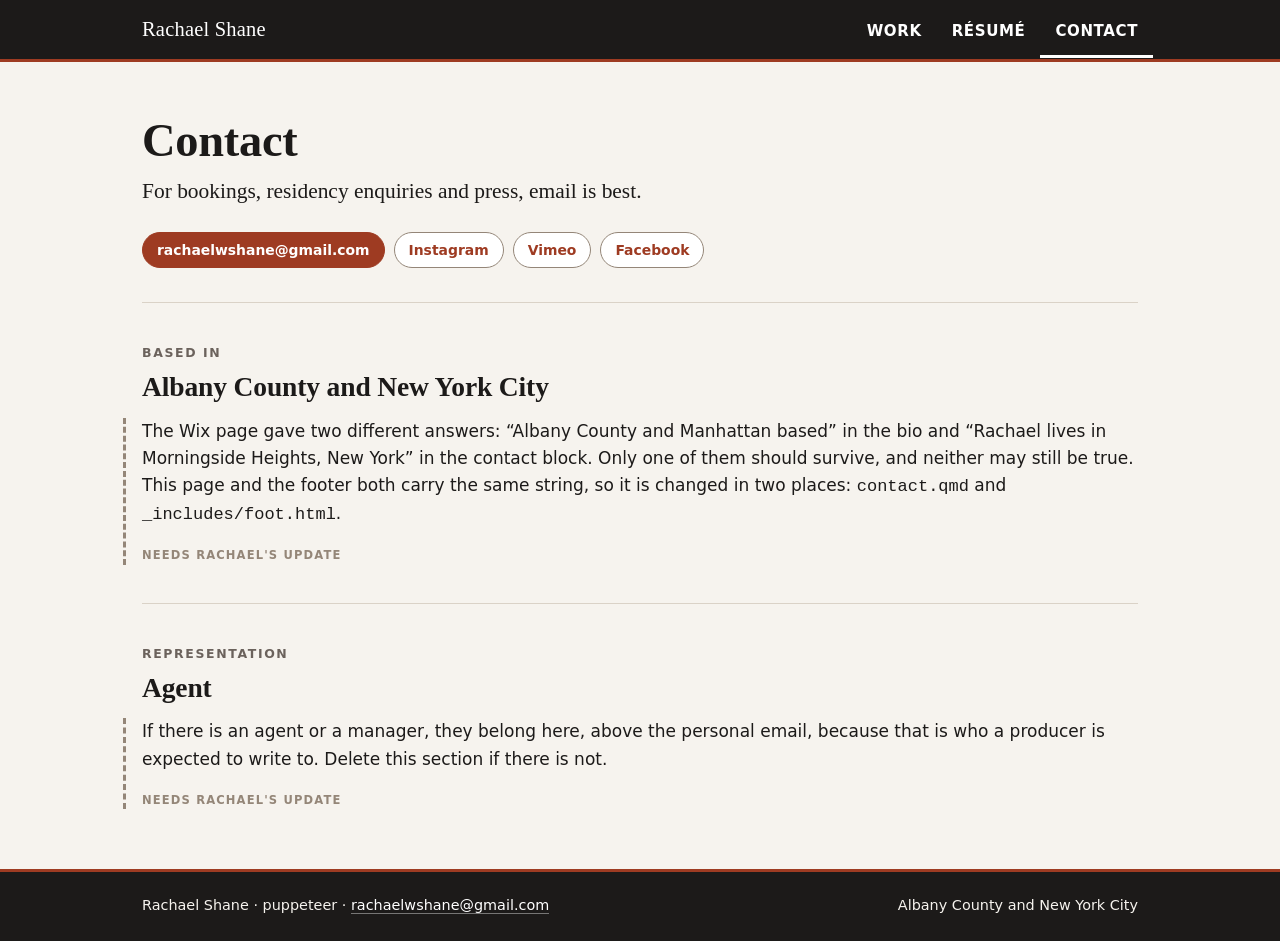
==== contact.html @ faa590aa "Publish 2026-09-14 13:56 UTC (src c4502d7)" ====
<!DOCTYPE html>
<html xmlns="http://www.w3.org/1999/xhtml" lang="en" xml:lang="en"><head>

<meta charset="utf-8">
<meta name="generator" content="quarto-1.10.18">

<meta name="viewport" content="width=device-width, initial-scale=1.0, user-scalable=yes">

<meta name="description" content="Contact Rachael Shane, puppeteer, based in Albany County and New York City.">

<title>Contact | Rachael Shane</title>
<style>
/* Default styles provided by pandoc.
** See https://pandoc.org/MANUAL.html#variables-for-html for config info.
*/
span.smallcaps{font-variant: small-caps;}
div.columns{display: flex; gap: 1.5em;}
div.column{flex: auto;}
@media screen {
div.columns{gap: min(4vw, 1.5em);}
div.column{overflow-x: auto;}
}
div.hanging-indent{margin-left: 1.5em; text-indent: -1.5em;}
ul.task-list{list-style: none;}
ul.task-list li input[type="checkbox"] {
  width: 0.8em;
  margin: 0 0.8em 0.2em -1em; /* quarto-specific, see https://github.com/quarto-dev/quarto-cli/issues/4556 */ 
  vertical-align: middle;
}
.display.math{display: block; text-align: center; margin: 0.5rem auto;}
</style>


<!-- ============================================================
     _includes/head.html
     Wired to `include-in-header` in _quarto.yml, so it reaches all four
     pages. It carries the stylesheet, the icons, and the part of the
     link-preview card that is the same on every page and needs no
     knowledge of where the site is published.

     EVERY PATH HERE IS RELATIVE, which is what makes this project
     indifferent to the repository question. "assets/site.css" resolves
     from a page at https://rachaelshane.github.io/work.html and from the
     same page at https://ssouyris.com/rachaelshane/work.html without a
     character changing.

     THE REST OF THE CARD IS WRITTEN BY og.py, the second post-render
     step. og:title, og:description and og:url differ per page and are
     derived there from the page's own <title> and description, so neither
     is written twice.

     og:image IS ALSO IN og.py AND NOT HERE, which is a deliberate
     departure from the sibling project. A crawler is not a browser
     resolving a relative path: LinkedIn, Slack and X drop a relative
     og:image silently, which is the usual reason a shared link renders as
     a bare grey rectangle. So og:image must be absolute, and an absolute
     URL needs the origin. The origin for THIS site is not settled yet
     (see publish.sh), so it lives in exactly one line of one file rather
     than in two files that can disagree: og.py's SITE constant.

     THE CARD AND THE ICONS ARE BUILT, NOT DRAWN BY HAND:
     `python3 _design/make-card.py` regenerates all three from the
     headshot and the palette. Run it when the photograph or the design
     changes; the outputs are committed.

     NO <meta name="robots"> HERE. This site is meant to be found.
     publish.sh fails the publish if a noindex meta appears on any page.
     ============================================================ -->
<link rel="stylesheet" href="assets/site.css">
<meta name="author" content="Rachael Shane">

<!-- The tab mark. A 48-pixel PNG rather than a .ico: every browser in use
     reads PNG here, and one file at one size is one thing to keep right.
     apple-touch-icon is the home-screen tile on iOS, which ignores
     rel="icon" and falls back to a screenshot of the page without it. -->
<link rel="icon" href="assets/favicon.png" type="image/png">
<link rel="apple-touch-icon" href="assets/apple-touch-icon.png">

<meta property="og:type" content="profile">
<meta property="og:site_name" content="Rachael Shane">
<meta property="og:locale" content="en_US">

<!-- summary_large_image is the full-width card. The default, "summary",
     crops the same file to a small square beside the text and wastes the
     photograph. -->
<meta name="twitter:card" content="summary_large_image">


<!-- og.py: generated, do not edit here -->
<meta property="og:title" content="Contact">
<meta property="og:description" content="Contact Rachael Shane, puppeteer, based in Albany County and New York City.">
<meta property="og:url" content="https://rachaelwshane.com/contact.html">
<meta property="og:image" content="https://rachaelwshane.com/assets/og-card.png">
<meta property="og:image:width" content="1200">
<meta property="og:image:height" content="630">
<meta property="og:image:alt" content="Rachael Shane, puppeteer">
<meta name="twitter:title" content="Contact">
<meta name="twitter:description" content="Contact Rachael Shane, puppeteer, based in Albany County and New York City.">
<meta name="twitter:image" content="https://rachaelwshane.com/assets/og-card.png">
<meta name="twitter:image:alt" content="Rachael Shane, puppeteer">
<!-- /og.py -->
</head>

<body>

<!-- ============================================================
     _includes/nav.html
     Wired to `include-before-body` in _quarto.yml, so every page opens
     with it. It also OPENS the <main> that foot.html closes, which is
     why the two files are a pair: dropping one from _quarto.yml leaves
     the document unbalanced.

     THE CURRENT-PAGE MARKER IS NOT HERE. One file serves four pages, so
     each page sets its own by writing
         <style>#nav-work{box-shadow:inset 0 -3px 0 #fff}</style>
     inside its own body block. CSS in the body is valid and applies, and
     it keeps the whole bar in one file. site.css holds the shape of that
     declaration under `.topbar nav a.is-current`, so the pages restate
     only the id. See the comment there for why the marker is white and
     an inset shadow rather than a coloured border.

     THE BRAND IS THE NAME, not the domain. The sibling project
     (ssouyris.com) puts its address in the bar because an academic's
     site is cited by URL. A performer's is not: the name IS the brand, it
     is what a director remembers, and it is what a casting call asks for.

     THREE NAV ITEMS. Home is the brand, on the left, which is the
     convention every visitor already knows and costs no slot.
     ============================================================ -->
<a class="skip" href="#content">Skip to content</a>
<div class="topbar">
  <div class="inner">
    <a class="brand" id="nav-home" href="index.html">Rachael Shane</a>
    <nav aria-label="Main">
      <a id="nav-work" href="work.html">Work</a>
      <a id="nav-resume" href="resume.html">Résumé</a>
      <a id="nav-contact" href="contact.html">Contact</a>
    </nav>
  </div>
</div>
<main id="content">

<header id="title-block-header">
<h1 class="title">Contact</h1>

</header>


<style>#nav-contact { box-shadow: inset 0 -3px 0 #fff; }</style>

<header class="hero" style="display:block; padding-bottom:0;">
  <h1>Contact</h1>

  <!-- NO CONTACT FORM, deliberately. A form needs a server to receive the
       submission, and this site is static files on GitHub Pages: there is
       nothing behind it to accept a POST. The alternatives are a third-party
       form service, which means an external script on every page and a
       stranger holding the messages, or a mailto link, which opens the
       visitor's own mail client and leaves no copy anywhere but her inbox.
       The mailto is the honest one for a working performer. -->
  <p class="lede" style="max-width:32em;">For bookings, residency enquiries and
  press, email is best.</p>

  <ul class="chips">
    <li><a class="primary" href="mailto:rachaelwshane@gmail.com">rachaelwshane@gmail.com</a></li>
    <li><a href="#" target="_blank" rel="noopener">Instagram</a></li>
    <li><a href="#" target="_blank" rel="noopener">Vimeo</a></li>
    <li><a href="#" target="_blank" rel="noopener">Facebook</a></li>
  </ul>
</header>

<section class="sec" id="based">
  <p class="eyebrow">Based in</p>
  <h2>Albany County and New York City</h2>

  <div class="todo">
    <p>The Wix page gave two different answers: “Albany County and
    Manhattan based” in the bio and “Rachael lives in Morningside
    Heights, New York” in the contact block. Only one of them should
    survive, and neither may still be true. This page and the footer both
    carry the same string, so it is changed in two places:
    <code>contact.qmd</code> and <code>_includes/foot.html</code>.</p>
  </div>
</section>

<section class="sec" id="representation">
  <p class="eyebrow">Representation</p>
  <h2>Agent</h2>

  <div class="todo">
    <p>If there is an agent or a manager, they belong here, above the personal
    email, because that is who a producer is expected to write to. Delete this
    section if there is not.</p>
  </div>
</section>

</main>
<!-- ============================================================
     _includes/foot.html
     Wired to `include-after-body`. It closes the <main> that nav.html
     opened, which is why the two files are a pair: dropping one from
     _quarto.yml leaves the document unbalanced.
     ============================================================ -->
<footer class="sitefoot">
  <div class="inner">
    <div>
      Rachael Shane · puppeteer ·
      <a href="mailto:rachaelwshane@gmail.com">rachaelwshane@gmail.com</a>
    </div>
    <div>Albany County and New York City</div>
  </div>
</footer>

<!-- ============================================================
     THE ONLY SCRIPT THIS SITE WRITES. Two jobs, no dependency, no
     request.

     ONE, IT LABELS THE CURRENT PAGE FOR A SCREEN READER. The marker a
     sighted reader sees is a white underline in the bar, drawn in CSS. A
     screen reader cannot see it, so without a label it reads the four nav
     links with nothing to separate the page you are on from the three you
     are not. `aria-current="page"` is that label and it renders nothing.

     IT FINDS THE LINK BY READING THE MARKER RATHER THAN BY MATCHING THE
     URL. One include serves four pages, so each page draws its own marker
     with a one-line <style> in its body. A URL map here would be a second
     copy of that knowledge and would drift the first time a page marks a
     parent rather than itself. Reading the computed inset shadow cannot
     disagree with what is on screen, because it IS what is on screen.

     TWO, IT PUBLISHES THE STICKY BAR'S MEASURED HEIGHT as --barclear,
     which site.css adds to the scroll-margin of every linked section, so
     a heading jumped to from a section index lands below the bar instead
     of under it.

     WHY MEASURE RATHER THAN HARDCODE. The bar's height is not a function
     of viewport width. Its items wrap against the brand, so the height
     steps between one line and two and back as the width changes, and in
     places it flips every few pixels. A fixed scroll-margin is therefore
     right at some widths and wrong at others by the height of a whole nav
     row, and no set of media queries fixes a value that is not monotonic
     in the thing the query tests.

     ResizeObserver fires on the wrap itself rather than on resize, so it
     catches the case a resize listener misses: a font loading late and
     pushing the nav onto a second line after layout has settled.

     BOTH FAIL SAFE. If the script never runs, the visible marker is
     unaffected (it is CSS), the aria label is simply absent, and the
     --barclear fallback in the CSS (62px, the desktop height) applies, so
     the only cost is a heading landing under the bar at some narrow
     widths. Nothing on the page depends on this file.
     ============================================================ -->
<script>
  (function () {
    var bar = document.querySelector('.topbar');
    if (!bar) return;

    var links = bar.querySelectorAll('a');
    for (var i = 0; i < links.length; i++) {
      if (getComputedStyle(links[i]).boxShadow.indexOf('inset') > -1) {
        links[i].setAttribute('aria-current', 'page');
        break;
      }
    }

    if (!window.ResizeObserver) return;
    var set = function () {
      document.documentElement.style.setProperty(
        '--barclear', Math.round(bar.getBoundingClientRect().height) + 'px');
    };
    new ResizeObserver(set).observe(bar);
    set();
  })();
</script>




</body></html>
---- assets/site.css ----
/* ============================================================
   assets/site.css
   The whole visual system for rachaelshane.github.io. There is no
   Bootstrap and no Quarto theme underneath it (`theme: none` plus
   `minimal: true` in _quarto.yml), so every rule here is the first and
   last word on what it controls.

   THIS FILE IS THE ONLY STYLESHEET THE SITE LOADS, and it plus the
   woff2 faces are the only subresources any page fetches. post-render.py
   fails the render if a page acquires an external one.

   WHY THE PALETTE IS NOT SEBASTIÁN'S. This project shares its machinery
   with ssouyris.com (same Quarto project type, same three include files,
   same post-render.py, same publish pattern) and deliberately shares
   none of its colour. That site is RPI institutional: navy #1D4158 and
   RPI red #D6001C, an employer's colours on an employee's page. A
   puppeteer's portfolio carrying them would read as a university
   department page. What is below is warm and near-monochrome so that the
   photographs, which are the actual content, are the only saturated
   thing on the page.

   EVERY CONTRAST RATIO IN THE COMMENTS IS COMPUTED, not estimated, from
   the sRGB relative-luminance formula in WCAG 2.2.
   ============================================================ */

:root {
  /* ----------------------------------------------------------
     THE PALETTE. Six colours and two of them are greys.

       --ink     #1C1A19  warm near-black. 15.67:1 on paper (AAA).
       --paper   #F6F3EE  warm ivory, not #fff. A photograph on pure
                          white has its own whites clipped visually;
                          against a warm ground the print reads.
       --accent  #9E3B22  burnt sienna. 6.12:1 on paper, so it carries
                          body-size text and not only headings. White on
                          it is 6.77:1, so a filled chip works too.
       --muted   #6B625C  5.38:1 on paper (AA). Captions, dates, credits.
       --line    #948678  3.19:1 on paper. THE BORDER COLOUR FOR ANYTHING
                          CLICKABLE. WCAG 1.4.11 asks 3:1 of a control's
                          visual boundary, and the decorative hairline
                          below does not reach it, which is why there are
                          two greys rather than one.
       --rule    #DAD2C7  1.35:1. Decorative section hairlines only,
                          exempt from 1.4.11. Never a control's border.
       --tint    #EDE8E0  the one filled panel, for pull quotes.
       --glow    #C25A34  THE FOCUS RING, and the one colour chosen for
                          two grounds at once: 3.95:1 on paper and
                          3.97:1 on the ink bar. A single ring colour
                          therefore passes 1.4.11 everywhere it can
                          appear, which a browser-default black ring
                          does not (1.00:1 inside the bar).
     ---------------------------------------------------------- */
  --ink: #1C1A19;
  --paper: #F6F3EE;
  --accent: #9E3B22;
  --muted: #6B625C;
  --line: #948678;
  --rule: #DAD2C7;
  --tint: #EDE8E0;
  --glow: #C25A34;

  --gutter: 52px;

  /* The sticky bar's height, overwritten at runtime by the script in
     _includes/foot.html with the value it measures. 62px is the desktop
     height [measured] and is what applies if that never runs. Declared so the
     fallback lives in one place rather than inside the var() call. */
  --barclear: 62px;

  /* THE ONE NUMBER THAT SETS THE PAGE'S WIDTH. The content column is
     --measure minus two gutters: 1100 - 104 = 996px. Wider than
     ssouyris.com's 940 because this page carries a three-up image grid
     and 996/3 leaves each figure 320px, which is where a 4:3 performance
     still stops losing faces. */
  --measure: 1100px;

  /* The headshot's column in the hero grid. */
  --portrait-w: 340px;
}

/* ------------------------------------------------------------
   FACES. Two families, vendored, no network.

   EB Garamond carries the name, the headings and the opening bio. It is
   an old-style with real italics, which matters here: production titles
   are italicised by theatre convention and this page is full of them.

   Source Sans 3 carries the bar, the captions, the credits and every
   piece of metadata. The split is the hierarchy: serif for what is read,
   sans for what is scanned.

   unicode-range ON EVERY FACE, so the latin-ext file is fetched only by
   a page that actually contains a character in it. Theatre credits
   collect accents (Charleville-Mézières, Théâtre, Muñoz), so the ext
   faces are vendored rather than left to a system fallback, and they
   cost nothing on a page that needs none of them.
   ------------------------------------------------------------ */
@font-face {
  font-family: "EB Garamond"; font-style: normal; font-weight: 400;
  font-display: swap;
  src: url("fonts/eb-garamond-latin-400-normal.woff2") format("woff2");
  unicode-range: U+0000-00FF,U+0131,U+0152-0153,U+02BB-02BC,U+02C6,U+02DA,
    U+02DC,U+0304,U+0308,U+0329,U+2000-206F,U+20AC,U+2122,U+2191,U+2193,
    U+2212,U+2215,U+FEFF,U+FFFD;
}
@font-face {
  font-family: "EB Garamond"; font-style: normal; font-weight: 400;
  font-display: swap;
  src: url("fonts/eb-garamond-latin-ext-400-normal.woff2") format("woff2");
  unicode-range: U+0100-02BA,U+02BD-02C5,U+02C7-02CC,U+02CE-02D7,U+02DD-02FF,
    U+0304,U+0308,U+0329,U+1D00-1DBF,U+1E00-1E9F,U+1EF2-1EFF,U+2020,
    U+20A0-20AB,U+20AD-20C0,U+2113,U+2C60-2C7F,U+A720-A7FF;
}
@font-face {
  font-family: "EB Garamond"; font-style: normal; font-weight: 600;
  font-display: swap;
  src: url("fonts/eb-garamond-latin-600-normal.woff2") format("woff2");
  unicode-range: U+0000-00FF,U+0131,U+0152-0153,U+02BB-02BC,U+02C6,U+02DA,
    U+02DC,U+0304,U+0308,U+0329,U+2000-206F,U+20AC,U+2122,U+2191,U+2193,
    U+2212,U+2215,U+FEFF,U+FFFD;
}
@font-face {
  font-family: "EB Garamond"; font-style: normal; font-weight: 600;
  font-display: swap;
  src: url("fonts/eb-garamond-latin-ext-600-normal.woff2") format("woff2");
  unicode-range: U+0100-02BA,U+02BD-02C5,U+02C7-02CC,U+02CE-02D7,U+02DD-02FF,
    U+0304,U+0308,U+0329,U+1D00-1DBF,U+1E00-1E9F,U+1EF2-1EFF,U+2020,
    U+20A0-20AB,U+20AD-20C0,U+2113,U+2C60-2C7F,U+A720-A7FF;
}
@font-face {
  font-family: "EB Garamond"; font-style: italic; font-weight: 400;
  font-display: swap;
  src: url("fonts/eb-garamond-latin-400-italic.woff2") format("woff2");
  unicode-range: U+0000-00FF,U+0131,U+0152-0153,U+02BB-02BC,U+02C6,U+02DA,
    U+02DC,U+0304,U+0308,U+0329,U+2000-206F,U+20AC,U+2122,U+2191,U+2193,
    U+2212,U+2215,U+FEFF,U+FFFD;
}
@font-face {
  font-family: "EB Garamond"; font-style: italic; font-weight: 400;
  font-display: swap;
  src: url("fonts/eb-garamond-latin-ext-400-italic.woff2") format("woff2");
  unicode-range: U+0100-02BA,U+02BD-02C5,U+02C7-02CC,U+02CE-02D7,U+02DD-02FF,
    U+0304,U+0308,U+0329,U+1D00-1DBF,U+1E00-1E9F,U+1EF2-1EFF,U+2020,
    U+20A0-20AB,U+20AD-20C0,U+2113,U+2C60-2C7F,U+A720-A7FF;
}
@font-face {
  font-family: "Source Sans 3"; font-style: normal; font-weight: 400;
  font-display: swap;
  src: url("fonts/source-sans-3-latin-400-normal.woff2") format("woff2");
  unicode-range: U+0000-00FF,U+0131,U+0152-0153,U+02BB-02BC,U+02C6,U+02DA,
    U+02DC,U+0304,U+0308,U+0329,U+2000-206F,U+20AC,U+2122,U+2191,U+2193,
    U+2212,U+2215,U+FEFF,U+FFFD;
}
@font-face {
  font-family: "Source Sans 3"; font-style: normal; font-weight: 400;
  font-display: swap;
  src: url("fonts/source-sans-3-latin-ext-400-normal.woff2") format("woff2");
  unicode-range: U+0100-02BA,U+02BD-02C5,U+02C7-02CC,U+02CE-02D7,U+02DD-02FF,
    U+0304,U+0308,U+0329,U+1D00-1DBF,U+1E00-1E9F,U+1EF2-1EFF,U+2020,
    U+20A0-20AB,U+20AD-20C0,U+2113,U+2C60-2C7F,U+A720-A7FF;
}
@font-face {
  font-family: "Source Sans 3"; font-style: normal; font-weight: 600;
  font-display: swap;
  src: url("fonts/source-sans-3-latin-600-normal.woff2") format("woff2");
  unicode-range: U+0000-00FF,U+0131,U+0152-0153,U+02BB-02BC,U+02C6,U+02DA,
    U+02DC,U+0304,U+0308,U+0329,U+2000-206F,U+20AC,U+2122,U+2191,U+2193,
    U+2212,U+2215,U+FEFF,U+FFFD;
}
@font-face {
  font-family: "Source Sans 3"; font-style: normal; font-weight: 600;
  font-display: swap;
  src: url("fonts/source-sans-3-latin-ext-600-normal.woff2") format("woff2");
  unicode-range: U+0100-02BA,U+02BD-02C5,U+02C7-02CC,U+02CE-02D7,U+02DD-02FF,
    U+0304,U+0308,U+0329,U+1D00-1DBF,U+1E00-1E9F,U+1EF2-1EFF,U+2020,
    U+20A0-20AB,U+20AD-20C0,U+2113,U+2C60-2C7F,U+A720-A7FF;
}
@font-face {
  font-family: "Source Sans 3"; font-style: italic; font-weight: 400;
  font-display: swap;
  src: url("fonts/source-sans-3-latin-400-italic.woff2") format("woff2");
  unicode-range: U+0000-00FF,U+0131,U+0152-0153,U+02BB-02BC,U+02C6,U+02DA,
    U+02DC,U+0304,U+0308,U+0329,U+2000-206F,U+20AC,U+2122,U+2191,U+2193,
    U+2212,U+2215,U+FEFF,U+FFFD;
}
@font-face {
  font-family: "Source Sans 3"; font-style: italic; font-weight: 400;
  font-display: swap;
  src: url("fonts/source-sans-3-latin-ext-400-italic.woff2") format("woff2");
  unicode-range: U+0100-02BA,U+02BD-02C5,U+02C7-02CC,U+02CE-02D7,U+02DD-02FF,
    U+0304,U+0308,U+0329,U+1D00-1DBF,U+1E00-1E9F,U+1EF2-1EFF,U+2020,
    U+20A0-20AB,U+20AD-20C0,U+2113,U+2C60-2C7F,U+A720-A7FF;
}

/* ------------------------------------------------------------
   Reset and ground
   ------------------------------------------------------------ */
*, *::before, *::after { box-sizing: border-box; }

html { -webkit-text-size-adjust: 100%; }

body {
  margin: 0;
  background: var(--paper);
  color: var(--ink);
  font-family: "Source Sans 3", system-ui, -apple-system, "Segoe UI", sans-serif;
  font-size: 17px;
  line-height: 1.6;
  /* Kerning and standard ligatures, which EB Garamond has and which are
     off by default in some engines at display sizes. */
  font-kerning: normal;
  text-rendering: optimizeLegibility;
}

img { max-width: 100%; height: auto; display: block; }

/* THE FOCUS RING, set once and never removed.
   :focus-visible rather than :focus, so a mouse click does not leave a
   ring behind but a Tab key does. --glow is 3.95:1 on paper and 3.97:1
   on the ink bar, so the same ring satisfies WCAG 1.4.11 in both places
   [computed]. The offset keeps it off the glyphs. */
:focus-visible {
  outline: 3px solid var(--glow);
  outline-offset: 2px;
  border-radius: 2px;
}

/* The skip link: off-screen until focused, then the first thing in the
   bar. WCAG 2.4.1. Not display:none, which would take it out of the tab
   order and defeat the purpose. */
.skip {
  position: absolute; left: -9999px; top: 0; z-index: 100;
  background: var(--ink); color: #fff;
  padding: 12px 18px; font-weight: 600; text-decoration: none;
}
.skip:focus { left: 0; }

.inner {
  max-width: var(--measure);
  margin: 0 auto;
  padding: 0 var(--gutter);
}

/* ------------------------------------------------------------
   LINKS. No underline at rest, EXCEPT inside running prose.

   WCAG 1.4.1 (Use of Color, Level A) is the reason for the exception
   rather than a preference. Colour alone may not be the only way a link
   is identified, and inside a paragraph a reader has no other cue: the
   word sits in a line of other words. In a chip row, a nav bar or a
   credit list the link IS the element, its shape and position say so,
   and an underline there is noise.

   The underline is the accent at 34% so it reads as a hint rather than a
   rule, and thickens to full strength on hover.
   ------------------------------------------------------------ */
a { color: var(--accent); text-decoration: none; }

main p a, main .lede a, .credit dd a, .about a {
  text-decoration: underline;
  text-decoration-thickness: 1px;
  text-decoration-color: rgba(158, 59, 34, .34);
  text-underline-offset: 3px;
}
main p a:hover, main .lede a:hover, .credit dd a:hover, .about a:hover {
  text-decoration-color: var(--accent);
  text-decoration-thickness: 2px;
}

/* ------------------------------------------------------------
   THE STICKY BAR
   ------------------------------------------------------------ */
.topbar {
  position: sticky; top: 0; z-index: 50;
  background: var(--ink);
  /* The hairline is the accent, thin. On ink it is 2.56:1 [computed],
     under the 3:1 a functional indicator needs, which is exactly why it
     is decoration here and the current-page marker below is white. */
  border-bottom: 3px solid var(--accent);
}
.topbar .inner {
  display: flex; align-items: baseline;
  justify-content: space-between; flex-wrap: wrap;
  gap: 4px 24px;
}

.brand {
  color: #fff; text-decoration: none;
  font-family: "EB Garamond", Georgia, serif;
  font-size: 1.28rem; font-weight: 400;
  letter-spacing: .01em;
  padding: 13px 0;
}
.brand:hover { color: var(--paper); }

/* The nav's own negative margin plus symmetric padding on the items.
   WHY NOT `:last-child { padding-right: 0 }`, which is the obvious way
   to flush the last item to the gutter: it makes that item's padding box
   asymmetric, and the current-page marker below is drawn on the padding
   box, so the marker under the last item sits off-centre by the amount
   removed. Pulling the whole nav right by the padding instead keeps
   every item symmetric and still lands the last one on the gutter. */
.topbar nav { display: flex; flex-wrap: wrap; margin-right: -15px; }

.topbar nav a {
  color: #fff; text-decoration: none;
  font-size: .94rem; font-weight: 600;
  letter-spacing: .04em; text-transform: uppercase;
  padding: 15px;
}
.topbar nav a:hover { color: var(--paper); box-shadow: inset 0 -2px 0 var(--accent); }

/* THE CURRENT-PAGE MARKER, and it is WHITE for a measured reason.
   The obvious choice is the accent, to echo the rule under the bar. On
   the ink bar the accent is 2.56:1 [computed], below the 3:1 WCAG 1.4.11
   asks of a state indicator, and it would sit two pixels above a 3px
   accent rule of its own colour and vanish into it. White is 17.34:1.

   MATCHED BY THE ONE-LINE <style> EACH PAGE WRITES IN ITS OWN BODY, by
   id: `#nav-work{box-shadow:inset 0 -3px 0 #fff}`. One include serves
   four pages, so the page has to say which item is its own; this rule
   holds the shape so the pages only restate the id.

   An inset shadow rather than a border: a border would paint OUTSIDE the
   link's box and therefore on top of the bar's own accent rule, which is
   where the same marker on ssouyris.com was invisible for weeks.

   DELIBERATELY NOT `[aria-current="page"]`. The script in foot.html sets
   that attribute by reading this declaration back off the computed
   style; if the attribute also drew the shadow, the script would be
   reading its own output. */
.topbar nav a.is-current {
  box-shadow: inset 0 -3px 0 #fff;
}

/* ------------------------------------------------------------
   PAGE FURNITURE
   ------------------------------------------------------------ */
/* THE CONTENT COLUMN, set on <main> itself rather than on a wrapper each
   page has to remember to write. The sibling project puts it on a `.band`
   div inside every page, which works and which every new page can forget;
   there is nothing on this site that wants to escape the column, so the
   column lives on the element that holds all of it. The bar and the
   footer reach the same width through their own .inner, because those two
   need a full-bleed background behind a contained row. */
main {
  display: block;
  max-width: var(--measure);
  margin: 0 auto;
  padding: 0 var(--gutter);
}

/* QUARTO BUILDS ITS OWN <header id="title-block-header"> from the YAML
   `title:` and puts it at the top of the body, which on this site means a
   SECOND copy of the page's heading sitting above the hero. The title
   stays in the YAML because it is what fills <title>, the browser tab and
   og:title; what is hidden is only Quarto's rendering of it.

   `!important` because Quarto's own stylesheet is not loaded here to be
   overridden, but the element carries inline display handling in some
   versions and this has to win regardless. */
header#title-block-header { display: none !important; }

h1, h2, h3 {
  font-family: "EB Garamond", Georgia, serif;
  font-weight: 600; line-height: 1.15;
  margin: 0 0 .4em;
  letter-spacing: -.005em;
}
h1 { font-size: 2.9rem; }
h2 { font-size: 1.72rem; }
h3 { font-size: 1.22rem; font-weight: 600; }

p { margin: 0 0 1.05em; }

/* Sections, and the scroll-margin that makes an in-page jump land
   BELOW the sticky bar rather than under it. --barclear is measured at
   runtime; see _includes/foot.html for why a fixed value cannot work. */
section.sec {
  padding: 40px 0 4px;
  border-top: 1px solid var(--rule);
  margin-top: 34px;
}
section.sec[id] { scroll-margin-top: calc(var(--barclear, 62px) + 18px); }
section.sec > h2 { margin-bottom: .55em; }

/* The small-caps eyebrow above a section, in the sans. */
.eyebrow {
  font-size: .78rem; font-weight: 600;
  letter-spacing: .13em; text-transform: uppercase;
  color: var(--muted);
  margin: 0 0 8px;
}

/* ------------------------------------------------------------
   THE HERO. Three grid children in two rows: the name and role sit
   beside the headshot, the bio runs under the name in the same column.
   The photograph therefore aligns with the top of the type rather than
   floating, and the bio's measure is the text column's, not the page's.
   ------------------------------------------------------------ */
.hero {
  display: grid;
  grid-template-columns: 1fr var(--portrait-w);
  grid-template-rows: auto auto;
  column-gap: 44px;
  padding: 52px 0 8px;
}
.hero .name { grid-column: 1; grid-row: 1; }
.hero .shot { grid-column: 2; grid-row: 1 / span 2; }
.hero .about { grid-column: 1; grid-row: 2; }

.hero h1 { margin: 0 0 .18em; }

.hero .role {
  font-family: "Source Sans 3", sans-serif;
  font-size: .95rem; font-weight: 600;
  letter-spacing: .12em; text-transform: uppercase;
  color: var(--accent);
  margin: 0 0 1.1em;
}

/* The opening paragraph is set in the serif and larger than body copy.
   It is the one piece of prose a visitor is certain to read. */
.hero .lede {
  font-family: "EB Garamond", Georgia, serif;
  font-size: 1.34rem; line-height: 1.5;
  margin: 0 0 1em;
}

/* THE WHOLE BIO IS SERIF, not only the opening line. Setting the lede in
   EB Garamond and the paragraphs under it in Source Sans 3 is a standard
   editorial device, and it is wrong here: a stand-first is a separate
   sentence written to pull a reader in, while this is one continuous
   biography whose first line happens to be short. Splitting the family
   mid-thought reads as a mistake rather than as hierarchy. The size does
   the hierarchy instead. */
.hero .about p {
  max-width: 34em;
  font-family: "EB Garamond", Georgia, serif;
  font-size: 1.12rem;
  line-height: 1.52;
}
.hero .about p:last-child { margin-bottom: 0; }

.shot img {
  width: 100%;
  /* A 2:3 crop, which is what a headshot is. The frame is fixed so the
     hero's height does not jump when the photograph is replaced with one
     of different proportions, and object-fit crops rather than
     distorting. */
  aspect-ratio: 2 / 3;
  object-fit: cover;
  background: var(--tint);
}
.shot figcaption {
  font-size: .78rem; color: var(--muted);
  margin: 7px 0 0;
}
.shot { margin: 0; }

/* ------------------------------------------------------------
   CHIPS: the row of outbound links.
   The border is --line at 3.19:1 on paper [computed], not the decorative
   --rule at 1.35:1. WCAG 1.4.11 asks 3:1 of the visual boundary of a
   control, and a chip is a control.
   ------------------------------------------------------------ */
.chips { display: flex; flex-wrap: wrap; gap: 9px; margin: 24px 0 0; padding: 0; list-style: none; }
.chips a {
  display: inline-block;
  border: 1px solid var(--line);
  background: #fff; color: var(--accent);
  padding: 6px 14px; border-radius: 999px;
  font-size: .87rem; font-weight: 600; text-decoration: none;
  transition: background .12s ease, color .12s ease, border-color .12s ease;
}
.chips a:hover {
  background: var(--accent); border-color: var(--accent); color: #fff;
}
/* The first chip is filled from the start: it is the one thing a casting
   director came for. White on the accent is 6.77:1 [computed]. */
.chips a.primary {
  background: var(--accent); border-color: var(--accent); color: #fff;
}
.chips a.primary:hover { background: var(--ink); border-color: var(--ink); }

/* ------------------------------------------------------------
   THE CREDIT LIST, which is the real content of a performer's site.

   A <dl> rather than a table or a list of paragraphs, because that is
   what it is: a term (the production, italic by theatre convention) and
   its description (the company, the director, the year). The left gutter
   holds the year so a reader scanning for recent work reads down one
   column.
   ------------------------------------------------------------ */
.credits { margin: 0; }
.credit {
  display: grid;
  grid-template-columns: 5.5em 1fr;
  gap: 4px 22px;
  padding: 14px 0;
  border-bottom: 1px solid var(--rule);
}
.credit:first-of-type { border-top: 1px solid var(--rule); }

.credit dt {
  grid-column: 1;
  font-size: .88rem; font-weight: 600;
  color: var(--muted);
  font-variant-numeric: tabular-nums;
  padding-top: .22em;
}
.credit dd { grid-column: 2; margin: 0; }

.credit .work {
  font-family: "EB Garamond", Georgia, serif;
  font-style: italic; font-size: 1.16rem; font-weight: 600;
  color: var(--ink);
  display: block; margin: 0 0 1px;
}
.credit .who { font-size: .92rem; color: var(--muted); }

/* ------------------------------------------------------------
   THE GALLERY. auto-fill rather than a fixed column count, so the grid
   reflows on its own and there is no media query for it: each figure
   gets at least 280px and the row holds as many as fit. On the 996px
   content column that is three; at 700px, two; on a phone, one.
   ------------------------------------------------------------ */
.gallery {
  display: grid;
  grid-template-columns: repeat(auto-fill, minmax(280px, 1fr));
  gap: 30px 26px;
  margin: 26px 0 0;
  padding: 0;
  list-style: none;
}
.gallery figure { margin: 0; }
.gallery img {
  width: 100%;
  aspect-ratio: 4 / 3;
  object-fit: cover;
  background: var(--tint);
}
.gallery figcaption {
  margin: 9px 0 0;
  font-size: .89rem;
  line-height: 1.45;
}
.gallery figcaption .work {
  font-family: "EB Garamond", Georgia, serif;
  font-style: italic; font-size: 1.04rem; font-weight: 600;
  display: block;
}
.gallery figcaption .who { color: var(--muted); font-size: .85rem; }

/* A figure the reader should look at on its own, spanning the grid. */
.gallery .wide { grid-column: 1 / -1; }
.gallery .wide img { aspect-ratio: 16 / 9; }

/* ------------------------------------------------------------
   THE PULL PANEL: one filled block per page at most, for a quotation or
   the single thing the page exists to say. Ink on tint is 14.22:1
   [computed].
   ------------------------------------------------------------ */
.panel {
  background: var(--tint);
  border-left: 3px solid var(--accent);
  padding: 22px 26px;
  margin: 26px 0;
  border-radius: 0 4px 4px 0;
}
.panel p { margin: 0 0 .6em; }
.panel p:last-child { margin-bottom: 0; }
.panel .lede {
  font-family: "EB Garamond", Georgia, serif;
  font-size: 1.22rem; line-height: 1.5;
}

/* ------------------------------------------------------------
   THE SECTION INDEX, on pages long enough to need one.
   ------------------------------------------------------------ */
.jumps {
  display: flex; align-items: baseline; flex-wrap: wrap;
  gap: 8px 15px;
  margin: 28px 0 0; padding-top: 14px;
  border-top: 1px solid var(--rule);
}
.jumps .eyebrow { margin: 0; }
.jumps a { font-size: .92rem; font-weight: 600; }
.jumps a:hover { text-decoration: underline; text-underline-offset: 3px; }

/* ------------------------------------------------------------
   A PLACEHOLDER MARKER. Every block on the site that carries content
   lifted from the 2018 Wix page rather than something Rachael has
   confirmed is wrapped in this, so nothing stale can be published by
   accident. Deleting the class is the last step before the site goes
   live; publish.sh counts what is left and says so.
   ------------------------------------------------------------ */
.todo {
  position: relative;
  border-left: 3px dashed var(--line);
  padding-left: 16px;
  margin-left: -19px;
}
.todo::after {
  content: "needs Rachael's update";
  display: block;
  font-size: .72rem; font-weight: 600;
  letter-spacing: .1em; text-transform: uppercase;
  color: var(--line);
  margin-top: 6px;

  /* THE MARKED ELEMENT IS SOMETIMES A GRID OR FLEX CONTAINER, and a
     ::after on one of those is not an overlay: it is another ITEM. On
     <ul class="gallery todo"> holding a single photograph the label
     landed in the second column, beside the image, rather than under the
     row [measured]. These two lines make it take a full row in either
     formatting context; they are inert everywhere else. */
  grid-column: 1 / -1;
  flex-basis: 100%;
}
@media print { .todo { border-left: none; padding-left: 0; margin-left: 0; }
               .todo::after { display: none; } }

/* ------------------------------------------------------------
   FOOTER
   ------------------------------------------------------------ */
.sitefoot {
  margin-top: 56px;
  border-top: 3px solid var(--accent);
  background: var(--ink);
  color: var(--paper);
  font-size: .9rem;
}
.sitefoot .inner {
  display: flex; flex-wrap: wrap; justify-content: space-between;
  gap: 8px 26px;
  padding-top: 22px; padding-bottom: 26px;
}
.sitefoot a { color: #fff; text-decoration: none; border-bottom: 1px solid rgba(255,255,255,.4); }
.sitefoot a:hover { border-bottom-color: #fff; }

/* ------------------------------------------------------------
   Narrow. One breakpoint at 900px for the hero and the gutters; the
   gallery needs none, because auto-fill reflows on its own.
   ------------------------------------------------------------ */
@media (max-width: 900px) {
  :root { --gutter: 24px; --portrait-w: 240px; }
  h1 { font-size: 2.35rem; }
  .hero { column-gap: 28px; padding-top: 36px; }
}

@media (max-width: 620px) {
  /* The headshot stops being a column and becomes the first row, at a
     width a phone can show a face at. */
  .hero { grid-template-columns: 1fr; row-gap: 20px; }
  .hero .name  { grid-row: 2; }
  .hero .shot  { grid-column: 1; grid-row: 1; max-width: 210px; }
  .hero .about { grid-row: 3; }

  h1 { font-size: 2.05rem; }
  .hero .lede { font-size: 1.18rem; }

  /* The bar's items get the full gutter as tap target, and the negative
     margins put their padding boxes back on the page's edges. The
     `:last-child` selector is NOT used here: it would outspecify this
     rule and reintroduce the off-centre marker documented above. */
  .topbar nav { margin-left: -14px; margin-right: -14px; }
  .topbar nav a { padding: 11px 14px; }

  /* The credit stacks: year over title. BOTH CHILDREN MUST BE PUT BACK
     IN COLUMN 1. `.credit dd { grid-column: 2 }` from the desktop rule
     still applies here, and against a single-column grid that is not
     ignored: it creates an IMPLICIT second column and the title lands in
     it, hard against the right edge, while column one sits empty
     [measured at 390px]. Resetting the placement is what actually stacks
     them. */
  .credit { grid-template-columns: 1fr; gap: 2px; }
  .credit dt, .credit dd { grid-column: 1; }
  .credit dt { padding-top: 0; }
}

@media print {
  .topbar, .sitefoot, .skip, .jumps { display: none; }
  body { background: #fff; font-size: 11pt; }
  a { color: var(--ink); text-decoration: none; }
  .gallery { grid-template-columns: 1fr 1fr; }
}
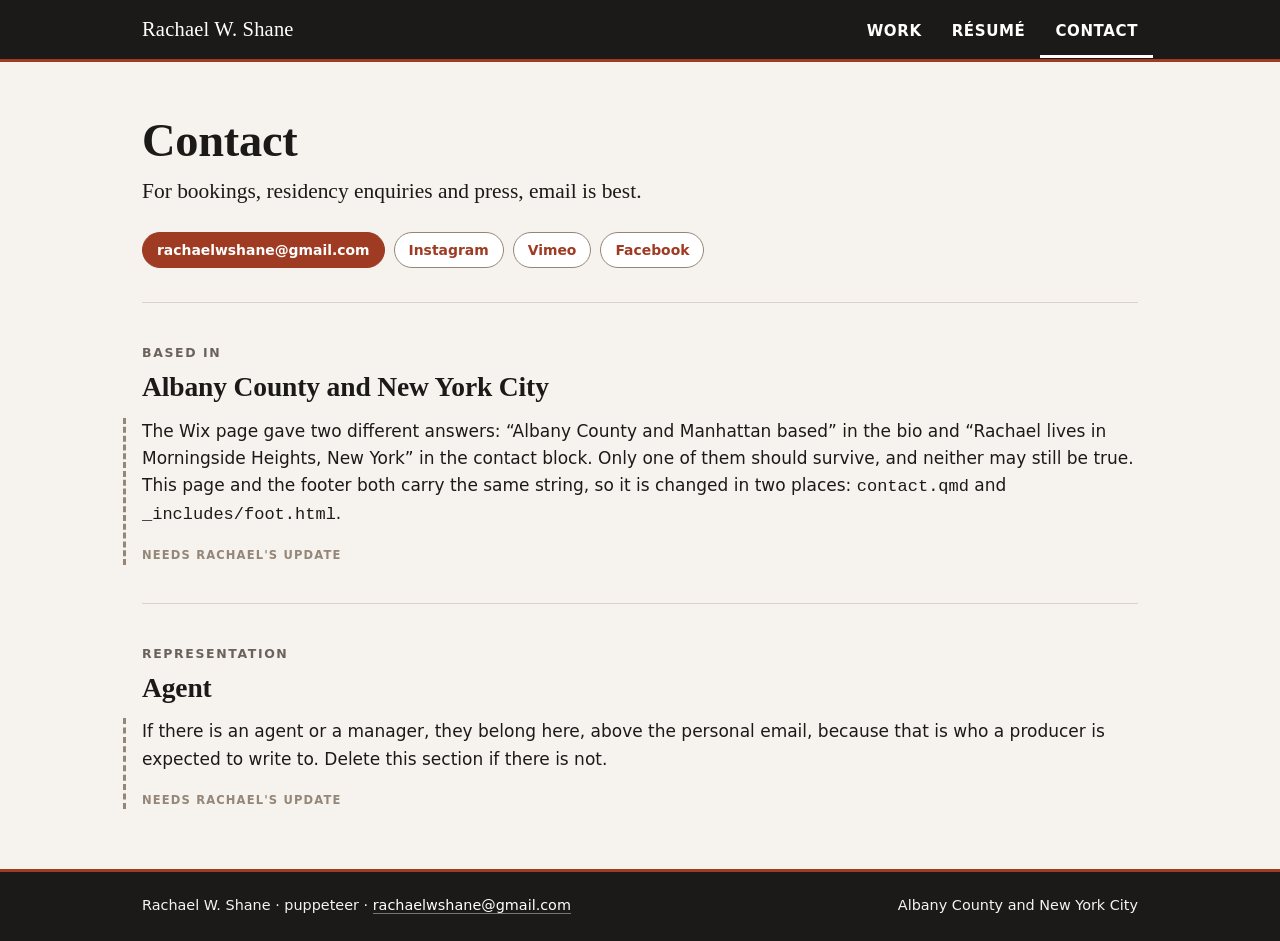
==== commit 50713cf3: "Publish 2026-09-14 14:25 UTC (src 8dec038)" ====
--- a/contact.html
+++ b/contact.html
@@ -6,9 +6,9 @@
 
 <meta name="viewport" content="width=device-width, initial-scale=1.0, user-scalable=yes">
 
-<meta name="description" content="Contact Rachael Shane, puppeteer, based in Albany County and New York City.">
-
-<title>Contact | Rachael Shane</title>
+<meta name="description" content="Contact Rachael W. Shane, puppeteer, based in Albany County and New York City.">
+
+<title>Contact | Rachael W. Shane</title>
 <style>
 /* Default styles provided by pandoc.
 ** See https://pandoc.org/MANUAL.html#variables-for-html for config info.
@@ -67,7 +67,7 @@
      publish.sh fails the publish if a noindex meta appears on any page.
      ============================================================ -->
 <link rel="stylesheet" href="assets/site.css">
-<meta name="author" content="Rachael Shane">
+<meta name="author" content="Rachael W. Shane">
 
 <!-- The tab mark. A 48-pixel PNG rather than a .ico: every browser in use
      reads PNG here, and one file at one size is one thing to keep right.
@@ -77,7 +77,7 @@
 <link rel="apple-touch-icon" href="assets/apple-touch-icon.png">
 
 <meta property="og:type" content="profile">
-<meta property="og:site_name" content="Rachael Shane">
+<meta property="og:site_name" content="Rachael W. Shane">
 <meta property="og:locale" content="en_US">
 
 <!-- summary_large_image is the full-width card. The default, "summary",
@@ -88,16 +88,16 @@
 
 <!-- og.py: generated, do not edit here -->
 <meta property="og:title" content="Contact">
-<meta property="og:description" content="Contact Rachael Shane, puppeteer, based in Albany County and New York City.">
+<meta property="og:description" content="Contact Rachael W. Shane, puppeteer, based in Albany County and New York City.">
 <meta property="og:url" content="https://rachaelwshane.com/contact.html">
 <meta property="og:image" content="https://rachaelwshane.com/assets/og-card.png">
 <meta property="og:image:width" content="1200">
 <meta property="og:image:height" content="630">
-<meta property="og:image:alt" content="Rachael Shane, puppeteer">
+<meta property="og:image:alt" content="Rachael W. Shane, puppeteer">
 <meta name="twitter:title" content="Contact">
-<meta name="twitter:description" content="Contact Rachael Shane, puppeteer, based in Albany County and New York City.">
+<meta name="twitter:description" content="Contact Rachael W. Shane, puppeteer, based in Albany County and New York City.">
 <meta name="twitter:image" content="https://rachaelwshane.com/assets/og-card.png">
-<meta name="twitter:image:alt" content="Rachael Shane, puppeteer">
+<meta name="twitter:image:alt" content="Rachael W. Shane, puppeteer">
 <!-- /og.py -->
 </head>
 
@@ -130,7 +130,7 @@
 <a class="skip" href="#content">Skip to content</a>
 <div class="topbar">
   <div class="inner">
-    <a class="brand" id="nav-home" href="index.html">Rachael Shane</a>
+    <a class="brand" id="nav-home" href="index.html">Rachael W. Shane</a>
     <nav aria-label="Main">
       <a id="nav-work" href="work.html">Work</a>
       <a id="nav-resume" href="resume.html">Résumé</a>
@@ -204,7 +204,7 @@
 <footer class="sitefoot">
   <div class="inner">
     <div>
-      Rachael Shane · puppeteer ·
+      Rachael W. Shane · puppeteer ·
       <a href="mailto:rachaelwshane@gmail.com">rachaelwshane@gmail.com</a>
     </div>
     <div>Albany County and New York City</div>
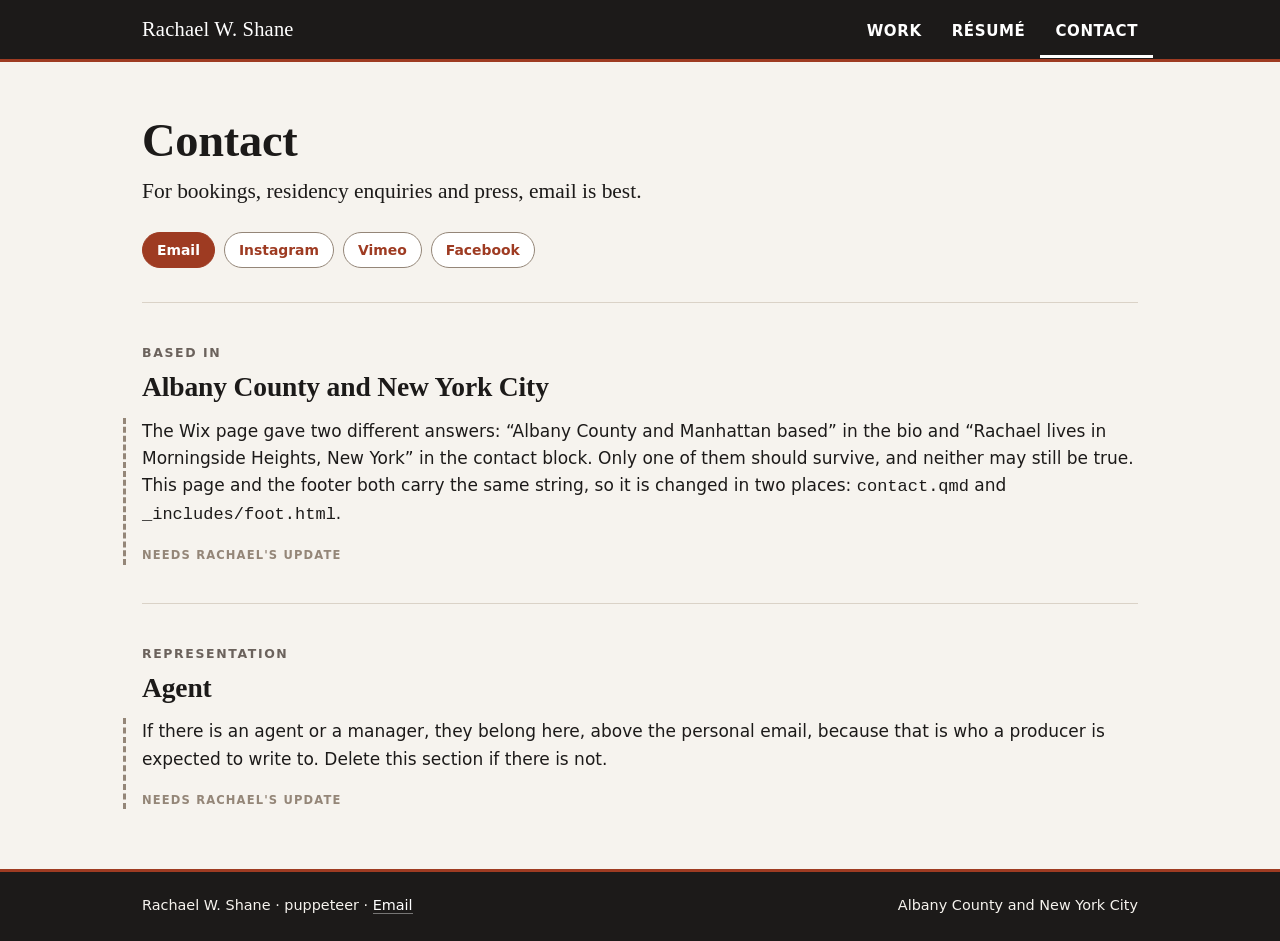
==== commit 950c8442: "Publish 2026-09-14 14:58 UTC (src 8775cb0)" ====
--- a/contact.html
+++ b/contact.html
@@ -157,12 +157,18 @@
        form service, which means an external script on every page and a
        stranger holding the messages, or a mailto link, which opens the
        visitor's own mail client and leaves no copy anywhere but her inbox.
-       The mailto is the honest one for a working performer. -->
+       The mailto suits a working performer.
+
+       THE ADDRESS IS NOT IN THIS FILE, or in any other page. Every Email
+       link on the site carries data-mail and points at this page as a
+       fallback; the script in foot.html builds the address on click and
+       opens the mail client, so a harvester reading the HTML finds nothing
+       to collect. -->
   <p class="lede" style="max-width:32em;">For bookings, residency enquiries and
   press, email is best.</p>
 
   <ul class="chips">
-    <li><a class="primary" href="mailto:rachaelwshane@gmail.com">rachaelwshane@gmail.com</a></li>
+    <li><a class="primary" href="contact.html" data-mail="">Email</a></li>
     <li><a href="#" target="_blank" rel="noopener">Instagram</a></li>
     <li><a href="#" target="_blank" rel="noopener">Vimeo</a></li>
     <li><a href="#" target="_blank" rel="noopener">Facebook</a></li>
@@ -205,14 +211,14 @@
   <div class="inner">
     <div>
       Rachael W. Shane · puppeteer ·
-      <a href="mailto:rachaelwshane@gmail.com">rachaelwshane@gmail.com</a>
+      <a href="contact.html" data-mail="">Email</a>
     </div>
     <div>Albany County and New York City</div>
   </div>
 </footer>
 
 <!-- ============================================================
-     THE ONLY SCRIPT THIS SITE WRITES. Two jobs, no dependency, no
+     THE ONLY SCRIPT THIS SITE WRITES. Three jobs, no dependency, no
      request.
 
      ONE, IT LABELS THE CURRENT PAGE FOR A SCREEN READER. The marker a
@@ -245,11 +251,26 @@
      catches the case a resize listener misses: a font loading late and
      pushing the nav onto a second line after layout has settled.
 
-     BOTH FAIL SAFE. If the script never runs, the visible marker is
-     unaffected (it is CSS), the aria label is simply absent, and the
+     THE FIRST TWO FAIL SAFE. If the script never runs, the visible marker
+     is unaffected (it is CSS), the aria label is simply absent, and the
      --barclear fallback in the CSS (62px, the desktop height) applies, so
      the only cost is a heading landing under the bar at some narrow
-     widths. Nothing on the page depends on this file.
+     widths.
+
+     THREE, IT HOLDS THE EMAIL ADDRESS, so no page has to. Harvesting bots
+     read HTML for anything shaped like name@domain; here the address
+     exists only as two separate strings until a visitor clicks an Email
+     link, and then only long enough to hand it to the mail client. Every
+     such link carries data-mail and an href of contact.html.
+
+     THIS ONE DOES NOT FAIL SAFE, by choice. With scripts off, an Email
+     link opens the contact page and the address is nowhere on it. A
+     working fallback would have to print the address in the HTML, which is
+     the thing this exists to prevent.
+
+     IT RUNS IN ITS OWN FUNCTION because the first one returns early when
+     the bar is missing or ResizeObserver is absent, and neither should
+     cost a visitor the Email link.
      ============================================================ -->
 <script>
   (function () {
@@ -272,6 +293,17 @@
     new ResizeObserver(set).observe(bar);
     set();
   })();
+
+  (function () {
+    var parts = ['rachaelwshane', 'gmail.com'];
+    var links = document.querySelectorAll('a[data-mail]');
+    for (var i = 0; i < links.length; i++) {
+      links[i].addEventListener('click', function (e) {
+        e.preventDefault();
+        window.location.href = 'mailto:' + parts.join('@');
+      });
+    }
+  })();
 </script>
 
 
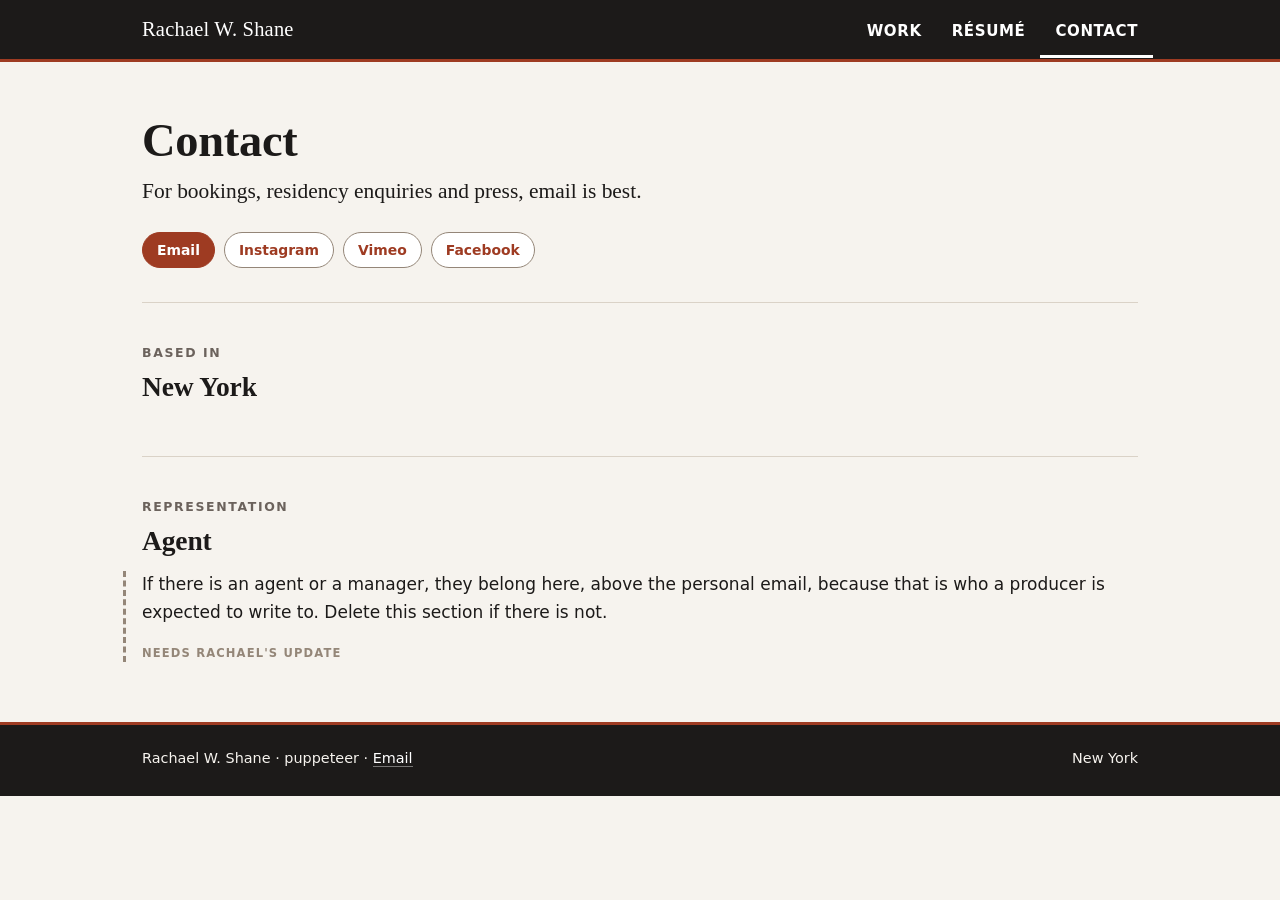
==== commit ea9141c6: "Publish 2026-09-14 18:46 UTC (src d18ebb0)" ====
--- a/contact.html
+++ b/contact.html
@@ -6,7 +6,7 @@
 
 <meta name="viewport" content="width=device-width, initial-scale=1.0, user-scalable=yes">
 
-<meta name="description" content="Contact Rachael W. Shane, puppeteer, based in Albany County and New York City.">
+<meta name="description" content="Contact Rachael W. Shane, puppeteer, based in New York.">
 
 <title>Contact | Rachael W. Shane</title>
 <style>
@@ -88,14 +88,14 @@
 
 <!-- og.py: generated, do not edit here -->
 <meta property="og:title" content="Contact">
-<meta property="og:description" content="Contact Rachael W. Shane, puppeteer, based in Albany County and New York City.">
+<meta property="og:description" content="Contact Rachael W. Shane, puppeteer, based in New York.">
 <meta property="og:url" content="https://rachaelwshane.com/contact.html">
 <meta property="og:image" content="https://rachaelwshane.com/assets/og-card.png">
 <meta property="og:image:width" content="1200">
 <meta property="og:image:height" content="630">
 <meta property="og:image:alt" content="Rachael W. Shane, puppeteer">
 <meta name="twitter:title" content="Contact">
-<meta name="twitter:description" content="Contact Rachael W. Shane, puppeteer, based in Albany County and New York City.">
+<meta name="twitter:description" content="Contact Rachael W. Shane, puppeteer, based in New York.">
 <meta name="twitter:image" content="https://rachaelwshane.com/assets/og-card.png">
 <meta name="twitter:image:alt" content="Rachael W. Shane, puppeteer">
 <!-- /og.py -->
@@ -177,16 +177,7 @@
 
 <section class="sec" id="based">
   <p class="eyebrow">Based in</p>
-  <h2>Albany County and New York City</h2>
-
-  <div class="todo">
-    <p>The Wix page gave two different answers: “Albany County and
-    Manhattan based” in the bio and “Rachael lives in Morningside
-    Heights, New York” in the contact block. Only one of them should
-    survive, and neither may still be true. This page and the footer both
-    carry the same string, so it is changed in two places:
-    <code>contact.qmd</code> and <code>_includes/foot.html</code>.</p>
-  </div>
+  <h2>New York</h2>
 </section>
 
 <section class="sec" id="representation">
@@ -213,13 +204,13 @@
       Rachael W. Shane · puppeteer ·
       <a href="contact.html" data-mail="">Email</a>
     </div>
-    <div>Albany County and New York City</div>
+    <div>New York</div>
   </div>
 </footer>
 
 <!-- ============================================================
-     THE ONLY SCRIPT THIS SITE WRITES. Three jobs, no dependency, no
-     request.
+     THE ONLY SCRIPT THIS SITE WRITES. Five jobs, no dependency, and no
+     request until a visitor asks for one.
 
      ONE, IT LABELS THE CURRENT PAGE FOR A SCREEN READER. The marker a
      sighted reader sees is a white underline in the bar, drawn in CSS. A
@@ -271,6 +262,35 @@
      IT RUNS IN ITS OWN FUNCTION because the first one returns early when
      the bar is missing or ResizeObserver is absent, and neither should
      cost a visitor the Email link.
+
+     FOUR, IT PUTS A SPOTIFY PLAYER ON THE PAGE WHEN ONE IS ASKED FOR. A
+     chip carrying data-spotify is an ordinary link to a track on Spotify.
+     On click the script inserts Spotify's embed player under the chip row
+     instead of leaving the page; the visitor then presses play in it.
+     Browsers refuse sound before a click, so nothing plays by itself.
+
+     NOTHING FROM SPOTIFY LOADS WITH THE PAGE. The player is an iframe
+     from open.spotify.com, with Spotify's own scripts and cookies inside
+     it, and it exists only after the click. Until then the page makes no
+     external request, which is the property post-render.py's scan guards;
+     the scan ignores <a href> because a link fetches nothing, and the
+     embed address is derived from that href here rather than written into
+     the HTML.
+
+     THIS ONE FAILS SAFE. With scripts off the chip opens the track on
+     Spotify in a new tab. A second click does nothing: the player is
+     already there.
+
+     FIVE, THE SAME FOR A VIMEO VIDEO, with one difference: the player
+     replaces the link in place, because the link is the cover frame and
+     already occupies the player's box. A link carrying data-vimeo points
+     at vimeo.com/<id>; the player address is derived from it, again so no
+     embed URL sits in the HTML. autoplay=1 starts the video from the same
+     click in most browsers (the iframe's allow="autoplay" passes the
+     click's permission through); where a browser refuses, the visitor
+     presses play. dnt=1 stops the player collecting session data and
+     analytics [Vimeo's player parameters]. Focus moves into the player,
+     since the link that held it is gone. Fails safe the same way.
      ============================================================ -->
 <script>
   (function () {
@@ -304,6 +324,43 @@
       });
     }
   })();
+
+  (function () {
+    var chips = document.querySelectorAll('a[data-spotify]');
+    for (var i = 0; i < chips.length; i++) {
+      chips[i].addEventListener('click', function (e) {
+        e.preventDefault();
+        if (this.getAttribute('data-open')) return;
+        this.setAttribute('data-open', '1');
+
+        var player = document.createElement('iframe');
+        player.className = 'spotify';
+        player.title = 'Spotify player: ' + this.getAttribute('data-spotify');
+        player.allow = 'autoplay; clipboard-write; encrypted-media; fullscreen; picture-in-picture';
+        player.src = this.href.replace('/track/', '/embed/track/');
+
+        var row = this.closest('ul');
+        row.parentNode.insertBefore(player, row.nextSibling);
+      });
+    }
+  })();
+
+  (function () {
+    var films = document.querySelectorAll('a[data-vimeo]');
+    for (var i = 0; i < films.length; i++) {
+      films[i].addEventListener('click', function (e) {
+        e.preventDefault();
+        var player = document.createElement('iframe');
+        player.title = this.getAttribute('data-vimeo');
+        player.allow = 'autoplay; fullscreen; picture-in-picture';
+        player.allowFullscreen = true;
+        player.src = this.href.replace('//vimeo.com/', '//player.vimeo.com/video/')
+                   + '?autoplay=1&dnt=1';
+        this.parentNode.replaceChild(player, this);
+        player.focus();
+      });
+    }
+  })();
 </script>
 
 
--- a/assets/site.css
+++ b/assets/site.css
@@ -483,6 +483,16 @@
 }
 .chips a.primary:hover { background: var(--ink); border-color: var(--ink); }
 
+/* THE SPOTIFY PLAYER, inserted under a chip row by foot.html when a
+   data-spotify chip is clicked. 152px is the height Spotify's own embed
+   code asks for [its oEmbed response for the track]; the width stops at
+   the bio's 34em measure so the player lines up with the text above it. */
+.spotify {
+  display: block;
+  width: 100%; max-width: 34em; height: 152px;
+  margin: 18px 0 0; border: 0; border-radius: 12px;
+}
+
 /* ------------------------------------------------------------
    THE CREDIT LIST, which is the real content of a performer's site.
 
@@ -570,6 +580,45 @@
 }
 .panel p { margin: 0 0 .6em; }
 .panel p:last-child { margin-bottom: 0; }
+
+/* ------------------------------------------------------------
+   THE FILM: a cover frame with a play button, which foot.html swaps for
+   Vimeo's player on click.
+
+   640px WIDE AT MOST because that is the video's own resolution (640 x
+   360, from Vimeo's oEmbed record); stretched across the 1100px column
+   it would only be softer. The link and the player share one 16:9 box,
+   so nothing below moves when one replaces the other.
+
+   The button is white on ink at 72% over the photograph, and fills with
+   the accent on hover, the same gesture as a chip.
+   ------------------------------------------------------------ */
+.film { margin: 26px 0 0; max-width: 640px; }
+.film a,
+.film iframe {
+  display: block; position: relative;
+  width: 100%; height: auto; aspect-ratio: 16 / 9;
+  border: 0; border-radius: 4px; overflow: hidden;
+  background: var(--ink);
+}
+.film img { width: 100%; height: 100%; object-fit: cover; }
+.film .play {
+  position: absolute; left: 50%; top: 50%;
+  width: 68px; height: 68px; margin: -34px 0 0 -34px;
+  border-radius: 50%;
+  background: rgba(28, 26, 25, .72);
+  transition: background .12s ease;
+}
+.film .play::after {
+  content: ""; position: absolute; left: 27px; top: 21px;
+  border-style: solid; border-width: 13px 0 13px 22px;
+  border-color: transparent transparent transparent #fff;
+}
+.film a:hover .play { background: var(--accent); }
+.film figcaption {
+  font-size: .78rem; color: var(--muted);
+  margin: 7px 0 0;
+}
 .panel .lede {
   font-family: "EB Garamond", Georgia, serif;
   font-size: 1.22rem; line-height: 1.5;
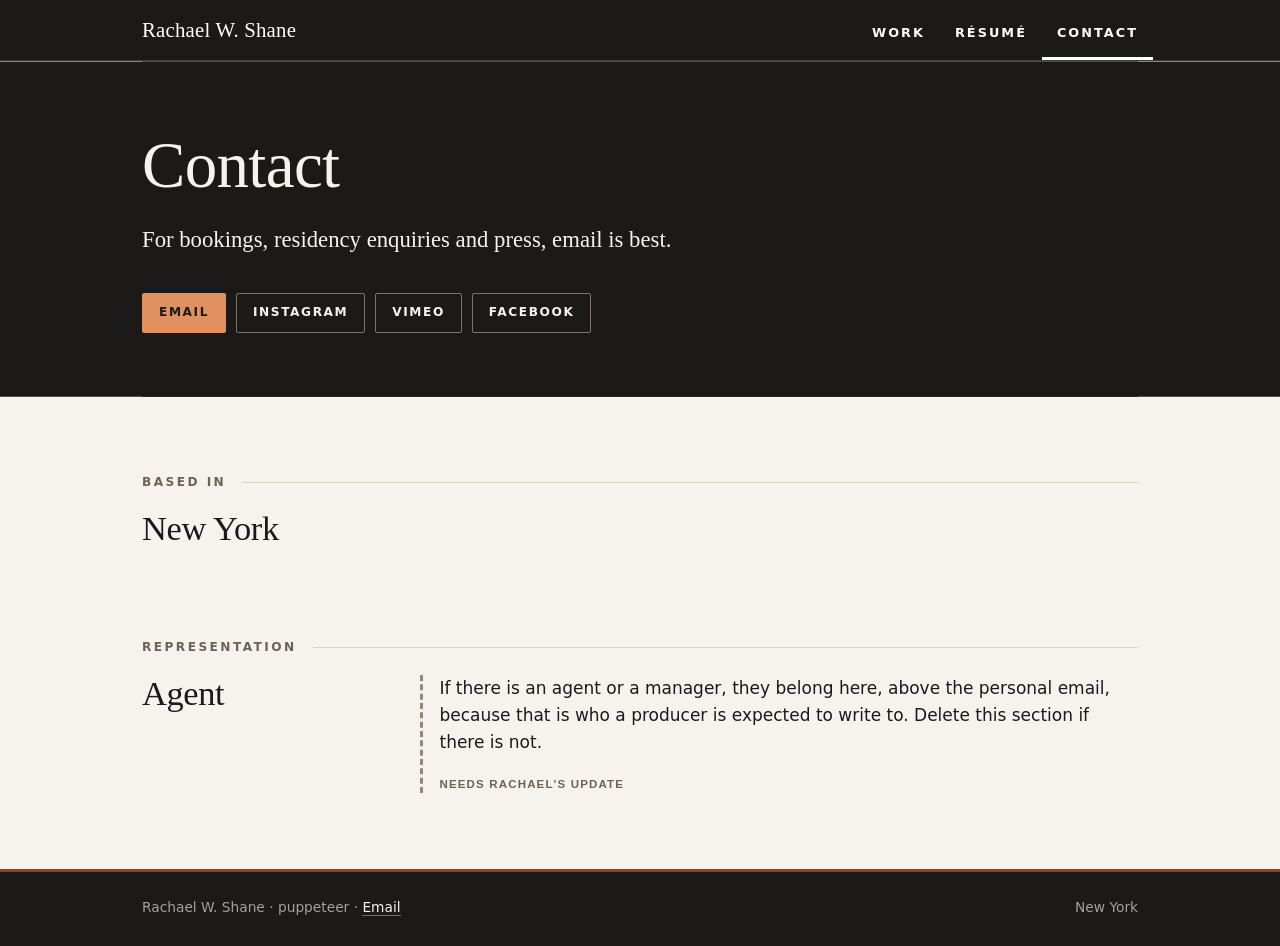
==== commit d77e0a14: "Publish 2026-09-16 14:05 UTC (src ef28eea)" ====
--- a/contact.html
+++ b/contact.html
@@ -148,7 +148,7 @@
 
 <style>#nav-contact { box-shadow: inset 0 -3px 0 #fff; }</style>
 
-<header class="hero" style="display:block; padding-bottom:0;">
+<header class="page-head stage">
   <h1>Contact</h1>
 
   <!-- NO CONTACT FORM, deliberately. A form needs a server to receive the
@@ -164,7 +164,7 @@
        fallback; the script in foot.html builds the address on click and
        opens the mail client, so a harvester reading the HTML finds nothing
        to collect. -->
-  <p class="lede" style="max-width:32em;">For bookings, residency enquiries and
+  <p class="lede">For bookings, residency enquiries and
   press, email is best.</p>
 
   <ul class="chips">
--- a/assets/site.css
+++ b/assets/site.css
@@ -1,54 +1,64 @@
 /* ============================================================
    assets/site.css
-   The whole visual system for rachaelshane.github.io. There is no
-   Bootstrap and no Quarto theme underneath it (`theme: none` plus
-   `minimal: true` in _quarto.yml), so every rule here is the first and
-   last word on what it controls.
+   The whole visual system for rachaelwshane.com. There is no Bootstrap
+   and no Quarto theme underneath it (`theme: none` plus `minimal: true`
+   in _quarto.yml), so every rule here is the first and last word on
+   what it controls.
 
    THIS FILE IS THE ONLY STYLESHEET THE SITE LOADS, and it plus the
    woff2 faces are the only subresources any page fetches. post-render.py
    fails the render if a page acquires an external one.
 
+   THE IDEA: THE STAGE AND THE PROGRAMME. Two grounds, each taken from
+   the work itself.
+
+     THE STAGE is ink. Every page opens on it, and the Work page stays on
+     it to the footer. The credits are black-box puppetry: Basil Twist's
+     Symphonie Fantastique is played in darkness, Chris Green's Firebird
+     and Lake Simons' pieces likewise, and the Wix portfolio showed water
+     work and large marionettes. A puppeteer works in black, unseen, and
+     what the audience sees is the lit object. Photographs of that work
+     have black fields; on ivory they sit as heavy dark rectangles, on ink
+     their edges disappear and the object floats, which is how it was
+     seen from the house.
+
+     THE PROGRAMME is paper. Credits, the bio and the residency are read,
+     and they are set the way a theatre programme sets them: titles in
+     italic, dotted leaders out to the year, section heads as a spaced
+     label with a rule running to the margin. The Freight Project is run
+     out of Hubbard Hall, an 1878 opera house, which is the tradition the
+     typography borrows from.
+
    WHY THE PALETTE IS NOT SEBASTIÁN'S. This project shares its machinery
-   with ssouyris.com (same Quarto project type, same three include files,
-   same post-render.py, same publish pattern) and deliberately shares
-   none of its colour. That site is RPI institutional: navy #1D4158 and
-   RPI red #D6001C, an employer's colours on an employee's page. A
-   puppeteer's portfolio carrying them would read as a university
-   department page. What is below is warm and near-monochrome so that the
-   photographs, which are the actual content, are the only saturated
-   thing on the page.
+   with ssouyris.com and deliberately none of its colour, which is RPI
+   navy and red, an employer's colours. What is below is warm and
+   near-monochrome so that the photographs are the only saturated thing
+   on the page.
 
    EVERY CONTRAST RATIO IN THE COMMENTS IS COMPUTED, not estimated, from
-   the sRGB relative-luminance formula in WCAG 2.2.
+   the sRGB relative-luminance formula in WCAG 2.2. Ratios quoted "at the
+   glow" are against #332D28, the brightest point of the stage's light
+   (ink with 10% of #FFD6AA over it).
    ============================================================ */
 
 :root {
   /* ----------------------------------------------------------
-     THE PALETTE. Six colours and two of them are greys.
+     THE PAPER PALETTE. The programme's colours.
 
        --ink     #1C1A19  warm near-black. 15.67:1 on paper (AAA).
-       --paper   #F6F3EE  warm ivory, not #fff. A photograph on pure
-                          white has its own whites clipped visually;
-                          against a warm ground the print reads.
+       --paper   #F6F3EE  warm ivory, not #fff, so a print's own whites
+                          read against it rather than clipping.
        --accent  #9E3B22  burnt sienna. 6.12:1 on paper, so it carries
-                          body-size text and not only headings. White on
-                          it is 6.77:1, so a filled chip works too.
+                          body-size text. White on it is 6.77:1.
        --muted   #6B625C  5.38:1 on paper (AA). Captions, dates, credits.
        --line    #948678  3.19:1 on paper. THE BORDER COLOUR FOR ANYTHING
-                          CLICKABLE. WCAG 1.4.11 asks 3:1 of a control's
-                          visual boundary, and the decorative hairline
-                          below does not reach it, which is why there are
-                          two greys rather than one.
-       --rule    #DAD2C7  1.35:1. Decorative section hairlines only,
-                          exempt from 1.4.11. Never a control's border.
-       --tint    #EDE8E0  the one filled panel, for pull quotes.
-       --glow    #C25A34  THE FOCUS RING, and the one colour chosen for
-                          two grounds at once: 3.95:1 on paper and
-                          3.97:1 on the ink bar. A single ring colour
-                          therefore passes 1.4.11 everywhere it can
-                          appear, which a browser-default black ring
-                          does not (1.00:1 inside the bar).
+                          CLICKABLE on paper (WCAG 1.4.11 asks 3:1), and
+                          the colour of the programme leaders.
+       --rule    #DAD2C7  1.35:1. Decorative hairlines only, never a
+                          control's border.
+       --tint    #EDE8E0  the one filled panel. Ink on it is 14.22:1.
+       --glow    #C25A34  THE FOCUS RING on both grounds: 3.95:1 on paper,
+                          3.97:1 on ink. One ring passes 1.4.11 anywhere.
      ---------------------------------------------------------- */
   --ink: #1C1A19;
   --paper: #F6F3EE;
@@ -59,23 +69,39 @@
   --tint: #EDE8E0;
   --glow: #C25A34;
 
+  /* ----------------------------------------------------------
+     THE STAGE PALETTE. The accent is 2.56:1 on ink and --muted is 2.91:1,
+     so neither can carry text in the dark. Each has a stage counterpart.
+
+       --footlight  #E0915F  the accent's stage twin, the colour of warm
+                             tungsten. 6.92:1 on ink, 5.42:1 at the glow.
+                             Ink on it is the same 6.92:1, so a filled
+                             chip works.
+       --muted-dk   #A99F96  6.68:1 on ink, 5.23:1 at the glow.
+       --line-dk    #7D7268  3.70:1 on ink. Control borders on the stage.
+       --rule-dk    #3F3D3B  1.60:1. Decorative hairlines on the stage.
+     ---------------------------------------------------------- */
+  --footlight: #E0915F;
+  --muted-dk: #A99F96;
+  --line-dk: #7D7268;
+  --rule-dk: #3F3D3B;
+
   --gutter: 52px;
 
   /* The sticky bar's height, overwritten at runtime by the script in
-     _includes/foot.html with the value it measures. 62px is the desktop
-     height [measured] and is what applies if that never runs. Declared so the
-     fallback lives in one place rather than inside the var() call. */
-  --barclear: 62px;
+     _includes/foot.html with the value it measures. 61px is the desktop
+     height [measured, 2026-09-16] and applies if that never runs. */
+  --barclear: 61px;
 
   /* THE ONE NUMBER THAT SETS THE PAGE'S WIDTH. The content column is
-     --measure minus two gutters: 1100 - 104 = 996px. Wider than
-     ssouyris.com's 940 because this page carries a three-up image grid
-     and 996/3 leaves each figure 320px, which is where a 4:3 performance
-     still stops losing faces. */
+     --measure minus two gutters: 1100 - 104 = 996px. */
   --measure: 1100px;
 
-  /* The headshot's column in the hero grid. */
-  --portrait-w: 340px;
+  /* The headshot's column in the home page's stage. */
+  --portrait-w: 360px;
+
+  /* Vertical rhythm between programme sections. */
+  --section: 76px;
 }
 
 /* ------------------------------------------------------------
@@ -206,28 +232,22 @@
   font-family: "Source Sans 3", system-ui, -apple-system, "Segoe UI", sans-serif;
   font-size: 17px;
   line-height: 1.6;
-  /* Kerning and standard ligatures, which EB Garamond has and which are
-     off by default in some engines at display sizes. */
   font-kerning: normal;
   text-rendering: optimizeLegibility;
 }
 
 img { max-width: 100%; height: auto; display: block; }
 
-/* THE FOCUS RING, set once and never removed.
-   :focus-visible rather than :focus, so a mouse click does not leave a
-   ring behind but a Tab key does. --glow is 3.95:1 on paper and 3.97:1
-   on the ink bar, so the same ring satisfies WCAG 1.4.11 in both places
-   [computed]. The offset keeps it off the glyphs. */
+/* THE FOCUS RING, set once and never removed. --glow is 3.95:1 on paper
+   and 3.97:1 on ink, so the same ring passes WCAG 1.4.11 on both grounds
+   [computed]. */
 :focus-visible {
   outline: 3px solid var(--glow);
   outline-offset: 2px;
   border-radius: 2px;
 }
 
-/* The skip link: off-screen until focused, then the first thing in the
-   bar. WCAG 2.4.1. Not display:none, which would take it out of the tab
-   order and defeat the purpose. */
+/* The skip link: off-screen until focused. WCAG 2.4.1. */
 .skip {
   position: absolute; left: -9999px; top: 0; z-index: 100;
   background: var(--ink); color: #fff;
@@ -242,41 +262,33 @@
 }
 
 /* ------------------------------------------------------------
-   LINKS. No underline at rest, EXCEPT inside running prose.
-
-   WCAG 1.4.1 (Use of Color, Level A) is the reason for the exception
-   rather than a preference. Colour alone may not be the only way a link
-   is identified, and inside a paragraph a reader has no other cue: the
-   word sits in a line of other words. In a chip row, a nav bar or a
-   credit list the link IS the element, its shape and position say so,
-   and an underline there is noise.
-
-   The underline is the accent at 34% so it reads as a hint rather than a
-   rule, and thickens to full strength on hover.
+   LINKS. No underline at rest, EXCEPT inside running prose, where
+   WCAG 1.4.1 leaves colour as the only cue otherwise. In a chip row, the
+   bar or a credit list the link's shape and position say what it is.
    ------------------------------------------------------------ */
 a { color: var(--accent); text-decoration: none; }
 
-main p a, main .lede a, .credit dd a, .about a {
+main p a, .credit dd a, .bio a {
   text-decoration: underline;
   text-decoration-thickness: 1px;
   text-decoration-color: rgba(158, 59, 34, .34);
   text-underline-offset: 3px;
 }
-main p a:hover, main .lede a:hover, .credit dd a:hover, .about a:hover {
-  text-decoration-color: var(--accent);
+main p a:hover, .credit dd a:hover, .bio a:hover {
+  text-decoration-color: currentColor;
   text-decoration-thickness: 2px;
 }
 
 /* ------------------------------------------------------------
-   THE STICKY BAR
+   THE STICKY BAR. It is the top of the stage, so it carries no coloured
+   rule: every page opens on ink under it and a sienna line between the
+   two would cut the stage in half. The hairline is there for when the
+   bar rides over paper.
    ------------------------------------------------------------ */
 .topbar {
   position: sticky; top: 0; z-index: 50;
   background: var(--ink);
-  /* The hairline is the accent, thin. On ink it is 2.56:1 [computed],
-     under the 3:1 a functional indicator needs, which is exactly why it
-     is decoration here and the current-page marker below is white. */
-  border-bottom: 3px solid var(--accent);
+  border-bottom: 1px solid var(--rule-dk);
 }
 .topbar .inner {
   display: flex; align-items: baseline;
@@ -287,48 +299,38 @@
 .brand {
   color: #fff; text-decoration: none;
   font-family: "EB Garamond", Georgia, serif;
-  font-size: 1.28rem; font-weight: 400;
+  font-size: 1.3rem; font-weight: 400;
   letter-spacing: .01em;
   padding: 13px 0;
 }
-.brand:hover { color: var(--paper); }
-
-/* The nav's own negative margin plus symmetric padding on the items.
-   WHY NOT `:last-child { padding-right: 0 }`, which is the obvious way
-   to flush the last item to the gutter: it makes that item's padding box
-   asymmetric, and the current-page marker below is drawn on the padding
-   box, so the marker under the last item sits off-centre by the amount
-   removed. Pulling the whole nav right by the padding instead keeps
-   every item symmetric and still lands the last one on the gutter. */
+.brand:hover { color: var(--footlight); }
+
+/* The nav's own negative margin plus symmetric padding on the items, so
+   the last item lands on the gutter while every item's padding box, which
+   is where the marker is drawn, stays symmetric. */
 .topbar nav { display: flex; flex-wrap: wrap; margin-right: -15px; }
 
+/* Spaced capitals, the way a programme sets its running heads. */
 .topbar nav a {
   color: #fff; text-decoration: none;
-  font-size: .94rem; font-weight: 600;
-  letter-spacing: .04em; text-transform: uppercase;
-  padding: 15px;
-}
-.topbar nav a:hover { color: var(--paper); box-shadow: inset 0 -2px 0 var(--accent); }
-
-/* THE CURRENT-PAGE MARKER, and it is WHITE for a measured reason.
-   The obvious choice is the accent, to echo the rule under the bar. On
-   the ink bar the accent is 2.56:1 [computed], below the 3:1 WCAG 1.4.11
-   asks of a state indicator, and it would sit two pixels above a 3px
-   accent rule of its own colour and vanish into it. White is 17.34:1.
+  font-size: .8rem; font-weight: 600;
+  letter-spacing: .16em; text-transform: uppercase;
+  padding: 17px 15px;
+}
+.topbar nav a:hover { color: var(--footlight); }
+
+/* THE CURRENT-PAGE MARKER, WHITE: 17.34:1 on ink. The accent would be
+   2.56:1, under the 3:1 WCAG 1.4.11 asks of a state indicator.
 
    MATCHED BY THE ONE-LINE <style> EACH PAGE WRITES IN ITS OWN BODY, by
-   id: `#nav-work{box-shadow:inset 0 -3px 0 #fff}`. One include serves
-   four pages, so the page has to say which item is its own; this rule
-   holds the shape so the pages only restate the id.
-
-   An inset shadow rather than a border: a border would paint OUTSIDE the
-   link's box and therefore on top of the bar's own accent rule, which is
-   where the same marker on ssouyris.com was invisible for weeks.
-
-   DELIBERATELY NOT `[aria-current="page"]`. The script in foot.html sets
-   that attribute by reading this declaration back off the computed
-   style; if the attribute also drew the shadow, the script would be
-   reading its own output. */
+   id. An inset shadow rather than a border, so it paints inside the
+   link's box. DELIBERATELY NOT `[aria-current="page"]`: the script in
+   foot.html sets that attribute by reading this shadow back off the
+   computed style, and would otherwise be reading its own output.
+
+   The hover state above changes colour only, never the shadow, for the
+   same reason: a pointer resting on a link at load must not look like a
+   second marker to that script. */
 .topbar nav a.is-current {
   box-shadow: inset 0 -3px 0 #fff;
 }
@@ -336,13 +338,9 @@
 /* ------------------------------------------------------------
    PAGE FURNITURE
    ------------------------------------------------------------ */
-/* THE CONTENT COLUMN, set on <main> itself rather than on a wrapper each
-   page has to remember to write. The sibling project puts it on a `.band`
-   div inside every page, which works and which every new page can forget;
-   there is nothing on this site that wants to escape the column, so the
-   column lives on the element that holds all of it. The bar and the
-   footer reach the same width through their own .inner, because those two
-   need a full-bleed background behind a contained row. */
+/* THE CONTENT COLUMN, set on <main> itself so no page has to remember a
+   wrapper. The stage below escapes it visually without escaping it in
+   the markup. */
 main {
   display: block;
   max-width: var(--measure);
@@ -350,198 +348,323 @@
   padding: 0 var(--gutter);
 }
 
-/* QUARTO BUILDS ITS OWN <header id="title-block-header"> from the YAML
-   `title:` and puts it at the top of the body, which on this site means a
-   SECOND copy of the page's heading sitting above the hero. The title
-   stays in the YAML because it is what fills <title>, the browser tab and
-   og:title; what is hidden is only Quarto's rendering of it.
-
-   `!important` because Quarto's own stylesheet is not loaded here to be
-   overridden, but the element carries inline display handling in some
-   versions and this has to win regardless. */
+/* Quarto's own title block would repeat each page's heading. The title
+   stays in the YAML for <title> and og:title. */
 header#title-block-header { display: none !important; }
 
 h1, h2, h3 {
   font-family: "EB Garamond", Georgia, serif;
-  font-weight: 600; line-height: 1.15;
+  font-weight: 400; line-height: 1.1;
   margin: 0 0 .4em;
-  letter-spacing: -.005em;
-}
-h1 { font-size: 2.9rem; }
-h2 { font-size: 1.72rem; }
-h3 { font-size: 1.22rem; font-weight: 600; }
+  letter-spacing: -.01em;
+  text-wrap: balance;
+}
+h1 { font-size: clamp(2.6rem, 1.5rem + 3.2vw, 4.2rem); line-height: 1; }
+h2 { font-size: clamp(1.75rem, 1.35rem + 1vw, 2.2rem); }
+h3 { font-size: 1.3rem; }
+
+/* 400 AND NOT 600 FOR HEADINGS. At display sizes EB Garamond's regular
+   has the contrast between thick and thin strokes that makes it look
+   like printed type; the semibold fills the counters in and reads as a
+   word processor's bold. */
 
 p { margin: 0 0 1.05em; }
 
-/* Sections, and the scroll-margin that makes an in-page jump land
-   BELOW the sticky bar rather than under it. --barclear is measured at
-   runtime; see _includes/foot.html for why a fixed value cannot work. */
-section.sec {
-  padding: 40px 0 4px;
-  border-top: 1px solid var(--rule);
-  margin-top: 34px;
-}
-section.sec[id] { scroll-margin-top: calc(var(--barclear, 62px) + 18px); }
-section.sec > h2 { margin-bottom: .55em; }
-
-/* The small-caps eyebrow above a section, in the sans. */
+/* The serif paragraph a visitor is certain to read. */
+.lede {
+  font-family: "EB Garamond", Georgia, serif;
+  font-size: 1.42rem; line-height: 1.42;
+  max-width: 30em;
+}
+
+/* ------------------------------------------------------------
+   THE STAGE. An ink ground that runs edge to edge while its content
+   stays in the column.
+
+   HOW IT BLEEDS WITHOUT A WRAPPER. The shadow paints the ink out to the
+   viewport's sides and clip-path trims it back to the element's own top
+   and bottom. A shadow does not add to the scrollable area, so this
+   creates no horizontal scroll, which the obvious alternative
+   (margin: 0 calc(50% - 50vw)) does wherever a scrollbar takes width,
+   because 100vw includes it.
+   ------------------------------------------------------------ */
+.stage {
+  background: var(--ink);
+  color: var(--paper);
+  box-shadow: 0 0 0 100vmax var(--ink);
+  clip-path: inset(0 -100vmax);
+}
+.stage a { color: var(--footlight); }
+.stage p a, .stage .bio a { text-decoration-color: rgba(224, 145, 95, .45); }
+
+/* THE PROGRAMME HEAD: a label in spaced capitals with a hairline running
+   out to the margin, which is how a printed programme divides Cast from
+   Creative Team. It replaces a rule drawn across the top of each section,
+   so the division and its name are one object. */
 .eyebrow {
-  font-size: .78rem; font-weight: 600;
-  letter-spacing: .13em; text-transform: uppercase;
+  display: flex; align-items: center; gap: 16px;
+  font-size: .76rem; font-weight: 600;
+  letter-spacing: .2em; text-transform: uppercase;
   color: var(--muted);
-  margin: 0 0 8px;
-}
-
-/* ------------------------------------------------------------
-   THE HERO. Three grid children in two rows: the name and role sit
-   beside the headshot, the bio runs under the name in the same column.
-   The photograph therefore aligns with the top of the type rather than
-   floating, and the bio's measure is the text column's, not the page's.
+  margin: 0 0 18px;
+}
+.eyebrow::after {
+  content: ""; flex: 1 1 0; height: 1px;
+  background: var(--rule);
+}
+.stage .eyebrow { color: var(--muted-dk); }
+.stage .eyebrow::after { background: var(--rule-dk); }
+
+/* Sections, and the scroll-margin that makes an in-page jump land below
+   the sticky bar. --barclear is measured at runtime; see foot.html. */
+section.sec { margin-top: var(--section); }
+section.sec[id] { scroll-margin-top: calc(var(--barclear, 61px) + 24px); }
+
+/* THE MARGIN-LABEL LAYOUT, on the paper sections of every page. The
+   heading takes the left quarter and the matter runs in the right
+   three, as the Who's Who pages of a programme set a name beside its
+   paragraph. It gives the bio and the credits a reading measure without
+   leaving the right third of a 996px column empty, and it lines every
+   credit, paragraph and film up on one left edge down the whole page.
+
+   `main > ` SCOPES IT TO PAPER. Sections on the Work page sit inside a
+   stage wrapper, need the full width for photographs, and are skipped. */
+@media (min-width: 901px) {
+  main > section.sec {
+    display: grid;
+    grid-template-columns: minmax(0, 1fr) minmax(0, 2.8fr);
+    column-gap: 48px;
+    align-items: start;
+  }
+  main > section.sec > * { grid-column: 2; }
+  main > section.sec > .eyebrow { grid-column: 1 / -1; }
+  /* span 3 with no row-gap: the rows it spans take their height from the
+     matter beside it, and an empty implicit row costs nothing. */
+  main > section.sec > h2 { grid-column: 1; grid-row: 2 / span 3; }
+}
+
+/* ------------------------------------------------------------
+   THE HOME PAGE'S STAGE. The name, set large, stands on the stage floor
+   at the lower left; the portrait stands at the right in a pool of light;
+   the links sit under the name.
+
+   GRID AREAS RATHER THAN SOURCE ORDER, so the phone layout below can put
+   the portrait between the name and the links without moving markup.
    ------------------------------------------------------------ */
 .hero {
   display: grid;
-  grid-template-columns: 1fr var(--portrait-w);
-  grid-template-rows: auto auto;
-  column-gap: 44px;
-  padding: 52px 0 8px;
-}
-.hero .name { grid-column: 1; grid-row: 1; }
-.hero .shot { grid-column: 2; grid-row: 1 / span 2; }
-.hero .about { grid-column: 1; grid-row: 2; }
-
-.hero h1 { margin: 0 0 .18em; }
-
+  grid-template-columns: minmax(0, 1fr) var(--portrait-w);
+  grid-template-areas:
+    "name  shot"
+    "links shot";
+  grid-template-rows: 1fr auto;
+  column-gap: 56px;
+  padding: 80px 0 88px;
+}
+.hero .name  { grid-area: name; align-self: end; }
+.hero .shot  { grid-area: shot; }
+.hero > .chips { grid-area: links; }
+/* The Spotify player lands after the chip row when asked for. */
+.hero > .spotify { grid-column: 1; }
+
+.hero h1 {
+  font-size: clamp(3rem, 1.2rem + 5.4vw, 5.6rem);
+  line-height: .96;
+  letter-spacing: -.02em;
+  margin: 0 0 .32em;
+}
+
+/* THE BILLING LINE. A short rule, then the role in spaced capitals, in
+   footlight: 6.92:1 on ink [computed]. */
 .hero .role {
-  font-family: "Source Sans 3", sans-serif;
-  font-size: .95rem; font-weight: 600;
-  letter-spacing: .12em; text-transform: uppercase;
-  color: var(--accent);
-  margin: 0 0 1.1em;
-}
-
-/* The opening paragraph is set in the serif and larger than body copy.
-   It is the one piece of prose a visitor is certain to read. */
-.hero .lede {
-  font-family: "EB Garamond", Georgia, serif;
-  font-size: 1.34rem; line-height: 1.5;
-  margin: 0 0 1em;
-}
-
-/* THE WHOLE BIO IS SERIF, not only the opening line. Setting the lede in
-   EB Garamond and the paragraphs under it in Source Sans 3 is a standard
-   editorial device, and it is wrong here: a stand-first is a separate
-   sentence written to pull a reader in, while this is one continuous
-   biography whose first line happens to be short. Splitting the family
-   mid-thought reads as a mistake rather than as hierarchy. The size does
-   the hierarchy instead. */
-.hero .about p {
-  max-width: 34em;
-  font-family: "EB Garamond", Georgia, serif;
-  font-size: 1.12rem;
-  line-height: 1.52;
-}
-.hero .about p:last-child { margin-bottom: 0; }
-
-.shot img {
+  display: flex; align-items: center; gap: 14px;
+  font-size: .9rem; font-weight: 600;
+  letter-spacing: .3em; text-transform: uppercase;
+  color: var(--footlight);
+  margin: 0;
+}
+.hero .role::before {
+  content: ""; width: 44px; height: 1px; background: currentColor;
+}
+
+.hero .shot { position: relative; margin: 0; }
+.hero .shot img {
   width: 100%;
-  /* A 2:3 crop, which is what a headshot is. The frame is fixed so the
-     hero's height does not jump when the photograph is replaced with one
-     of different proportions, and object-fit crops rather than
-     distorting. */
+  /* A 2:3 frame, so the stage does not change height when the
+     photograph is replaced by one of other proportions. */
   aspect-ratio: 2 / 3;
   object-fit: cover;
   background: var(--tint);
 }
-.shot figcaption {
-  font-size: .78rem; color: var(--muted);
-  margin: 7px 0 0;
-}
-.shot { margin: 0; }
-
-/* ------------------------------------------------------------
-   CHIPS: the row of outbound links.
-   The border is --line at 3.19:1 on paper [computed], not the decorative
-   --rule at 1.35:1. WCAG 1.4.11 asks 3:1 of the visual boundary of a
-   control, and a chip is a control.
-   ------------------------------------------------------------ */
-.chips { display: flex; flex-wrap: wrap; gap: 9px; margin: 24px 0 0; padding: 0; list-style: none; }
+/* THE POOL OF LIGHT behind the portrait: warm white at 10% fading to
+   nothing, the one lit area of a dark stage. Paper text is 12.27:1 at its
+   brightest point [computed], so nothing it reaches loses contrast.
+   Its horizontal reach is 6% of the portrait, 22px, which stays inside
+   the narrowest gutter and so cannot cause horizontal scroll. */
+.hero .shot::before {
+  content: ""; position: absolute; z-index: -1;
+  inset: -12% -6%;
+  background: radial-gradient(closest-side,
+              rgba(255, 214, 170, .10), rgba(255, 214, 170, 0));
+  pointer-events: none;
+}
+
+/* ------------------------------------------------------------
+   THE PAGE HEAD on Work, Résumé and Contact: the same stage, shorter.
+   ------------------------------------------------------------ */
+.page-head { padding: 72px 0 64px; }
+.page-head .lede { margin: .2em 0 0; }
+
+/* The Work page is on the stage from the bar to the footer. */
+.stage-page { padding-bottom: 96px; }
+.stage-page .page-head { padding-bottom: 8px; }
+.stage-page section.sec { margin-top: 72px; }
+.stage-page h2 { margin-bottom: 0; }
+
+/* THE LAST STAGE MEETS THE FOOTER. Its negative margin collapses with
+   the footer's positive one through <main>, which has no bottom padding
+   or border to stop it, and the sum is zero: no strip of paper between
+   two inks. */
+main > .stage:last-child { margin-bottom: calc(-1 * var(--section)); }
+
+/* ------------------------------------------------------------
+   THE BIO
+   ------------------------------------------------------------ */
+.bio p {
+  max-width: 34em;
+  font-family: "EB Garamond", Georgia, serif;
+  font-size: 1.2rem; line-height: 1.58;
+}
+.bio p.lede { font-size: 1.55rem; line-height: 1.35; margin-bottom: .8em; }
+.bio p:last-child { margin-bottom: 0; }
+
+/* ------------------------------------------------------------
+   CHIPS: the row of outbound links. Square-cornered labels in spaced
+   capitals rather than rounded pills; they belong to the programme's
+   type rather than to an app's.
+
+   ON PAPER the border is --line, 3.19:1 [computed], WCAG 1.4.11.
+   ON THE STAGE it is --line-dk, 3.70:1 on ink [computed], and the filled
+   chip is footlight with ink text, 6.92:1.
+   40px tall, over the 24px WCAG 2.5.8 asks of a target.
+   ------------------------------------------------------------ */
+.chips {
+  display: flex; flex-wrap: wrap; gap: 10px;
+  margin: 36px 0 0; padding: 0; list-style: none;
+}
 .chips a {
-  display: inline-block;
-  border: 1px solid var(--line);
-  background: #fff; color: var(--accent);
-  padding: 6px 14px; border-radius: 999px;
-  font-size: .87rem; font-weight: 600; text-decoration: none;
+  display: inline-flex; align-items: center;
+  min-height: 40px; padding: 0 16px;
+  border: 1px solid var(--line); border-radius: 2px;
+  background: transparent; color: var(--accent);
+  font-size: .76rem; font-weight: 600;
+  letter-spacing: .13em; text-transform: uppercase;
+  text-decoration: none;
   transition: background .12s ease, color .12s ease, border-color .12s ease;
 }
-.chips a:hover {
-  background: var(--accent); border-color: var(--accent); color: #fff;
-}
-/* The first chip is filled from the start: it is the one thing a casting
-   director came for. White on the accent is 6.77:1 [computed]. */
-.chips a.primary {
-  background: var(--accent); border-color: var(--accent); color: #fff;
-}
+.chips a:hover { background: var(--accent); border-color: var(--accent); color: #fff; }
+.chips a.primary { background: var(--accent); border-color: var(--accent); color: #fff; }
 .chips a.primary:hover { background: var(--ink); border-color: var(--ink); }
 
-/* THE SPOTIFY PLAYER, inserted under a chip row by foot.html when a
-   data-spotify chip is clicked. 152px is the height Spotify's own embed
-   code asks for [its oEmbed response for the track]; the width stops at
-   the bio's 34em measure so the player lines up with the text above it. */
+.stage .chips a { border-color: var(--line-dk); color: var(--paper); }
+.stage .chips a:hover { background: var(--paper); border-color: var(--paper); color: var(--ink); }
+.stage .chips a.primary {
+  background: var(--footlight); border-color: var(--footlight); color: var(--ink);
+}
+.stage .chips a.primary:hover { background: var(--paper); border-color: var(--paper); }
+
+/* THE SPOTIFY PLAYER, inserted after a chip row by foot.html on click.
+   152px is the height Spotify's own embed code asks for. */
 .spotify {
   display: block;
   width: 100%; max-width: 34em; height: 152px;
-  margin: 18px 0 0; border: 0; border-radius: 12px;
-}
-
-/* ------------------------------------------------------------
-   THE CREDIT LIST, which is the real content of a performer's site.
-
-   A <dl> rather than a table or a list of paragraphs, because that is
-   what it is: a term (the production, italic by theatre convention) and
-   its description (the company, the director, the year). The left gutter
-   holds the year so a reader scanning for recent work reads down one
-   column.
+  margin: 20px 0 0; border: 0; border-radius: 12px;
+}
+
+/* ------------------------------------------------------------
+   THE CREDIT LIST, set as a programme sets it: the production in italic,
+   a dotted leader out to the year at the right, the company underneath.
+
+   The markup is unchanged: a <dl> whose <dt> is the year. Grid places
+   the <dd> in column one and the <dt> in column two on the same row, so
+   the years still read down one column, now flush right where the eye
+   finishes each line. A screen reader still hears the year first.
+
+   `align-items: baseline` puts the year on the baseline of the title's
+   first line, and the leader is an empty flex item, whose baseline is its
+   bottom edge, so the dots sit on the same line.
+
+   400 ITALIC, NOT 600. Only the regular italic of EB Garamond is
+   vendored, so a 600 italic is synthesised by the browser, smeared
+   sideways from the regular. The previous stylesheet asked for exactly
+   that.
    ------------------------------------------------------------ */
 .credits { margin: 0; }
 .credit {
   display: grid;
-  grid-template-columns: 5.5em 1fr;
-  gap: 4px 22px;
-  padding: 14px 0;
-  border-bottom: 1px solid var(--rule);
-}
-.credit:first-of-type { border-top: 1px solid var(--rule); }
-
+  grid-template-columns: minmax(0, 1fr) auto;
+  column-gap: 12px;
+  align-items: baseline;
+  padding: 9px 0 11px;
+}
+.credit dd { grid-column: 1; grid-row: 1; margin: 0; }
 .credit dt {
-  grid-column: 1;
-  font-size: .88rem; font-weight: 600;
+  grid-column: 2; grid-row: 1;
+  font-size: .9rem; font-weight: 600;
   color: var(--muted);
-  font-variant-numeric: tabular-nums;
-  padding-top: .22em;
-}
-.credit dd { grid-column: 2; margin: 0; }
+  font-variant-numeric: tabular-nums lining-nums;
+  white-space: nowrap;
+}
 
 .credit .work {
+  display: flex; align-items: baseline; gap: 12px;
   font-family: "EB Garamond", Georgia, serif;
-  font-style: italic; font-size: 1.16rem; font-weight: 600;
+  font-style: italic; font-size: 1.36rem; font-weight: 400;
+  line-height: 1.25;
   color: var(--ink);
-  display: block; margin: 0 0 1px;
-}
-.credit .who { font-size: .92rem; color: var(--muted); }
-
-/* ------------------------------------------------------------
-   THE GALLERY. auto-fill rather than a fixed column count, so the grid
-   reflows on its own and there is no media query for it: each figure
-   gets at least 280px and the row holds as many as fit. On the 996px
-   content column that is three; at 700px, two; on a phone, one.
+}
+/* THE LEADER: dots drawn as a repeated radial gradient, round and evenly
+   spaced where a dotted border's dots vary by engine. --line, decorative. */
+.credit .work::after {
+  content: ""; flex: 1 1 2em; min-width: 2em; height: 3px;
+  background: radial-gradient(circle at 1.5px 1.5px, var(--line) 1.1px, transparent 1.5px)
+              0 0 / 7px 3px repeat-x;
+}
+.credit .who {
+  display: block; margin-top: 1px;
+  font-size: .9rem; color: var(--muted);
+}
+
+.more {
+  margin: 26px 0 0;
+  font-size: .78rem; font-weight: 600;
+  letter-spacing: .13em; text-transform: uppercase;
+}
+
+/* ------------------------------------------------------------
+   THE GALLERY, on the stage.
+
+   ONE PHOTOGRAPH LEADS EACH PRODUCTION. On a wide screen the first image
+   takes two thirds of the width and two rows, and the rest follow at a
+   third, the way a programme's photo spread gives one image the page.
+   Every image in a uniform grid at the same size says the photographs
+   are interchangeable; they are not.
+
+   The six-column track lets the leftovers divide evenly:
+     1 photograph   two thirds, with its caption beside it
+     2 photographs  half and half
+     3              lead, then two stacked at its right
+     5              lead and two, then two halves
+   THE LEAD'S FIGURE IS ABSOLUTELY POSITIONED inside its cell, so the two
+   rows take their height from the smaller photographs and the lead fills
+   exactly that height. Left in flow, its own 4:3 would size the rows and
+   leave a gap under one column or the other.
    ------------------------------------------------------------ */
 .gallery {
   display: grid;
-  grid-template-columns: repeat(auto-fill, minmax(280px, 1fr));
-  gap: 30px 26px;
-  margin: 26px 0 0;
-  padding: 0;
-  list-style: none;
+  grid-template-columns: repeat(2, minmax(0, 1fr));
+  gap: 36px 24px;
+  margin: 28px 0 0; padding: 0; list-style: none;
 }
 .gallery figure { margin: 0; }
 .gallery img {
@@ -550,55 +673,79 @@
   object-fit: cover;
   background: var(--tint);
 }
-.gallery figcaption {
-  margin: 9px 0 0;
-  font-size: .89rem;
-  line-height: 1.45;
-}
+.gallery figcaption { margin: 12px 0 0; line-height: 1.4; }
 .gallery figcaption .work {
+  display: block;
   font-family: "EB Garamond", Georgia, serif;
-  font-style: italic; font-size: 1.04rem; font-weight: 600;
-  display: block;
-}
-.gallery figcaption .who { color: var(--muted); font-size: .85rem; }
-
-/* A figure the reader should look at on its own, spanning the grid. */
-.gallery .wide { grid-column: 1 / -1; }
-.gallery .wide img { aspect-ratio: 16 / 9; }
-
-/* ------------------------------------------------------------
-   THE PULL PANEL: one filled block per page at most, for a quotation or
-   the single thing the page exists to say. Ink on tint is 14.22:1
-   [computed].
+  font-style: italic; font-size: 1.2rem; font-weight: 400;
+}
+.gallery figcaption .who { display: block; font-size: .86rem; color: var(--muted); }
+.stage .gallery figcaption .work { color: var(--paper); }
+.stage .gallery figcaption .who { color: var(--muted-dk); }
+
+/* Two columns below 901px: the lead across the top, the rest in pairs,
+   and an unpaired last photograph across the bottom. */
+.gallery > li:first-child,
+.gallery > li:last-child:nth-child(even) { grid-column: 1 / -1; }
+
+@media (min-width: 901px) {
+  .gallery { grid-template-columns: repeat(6, minmax(0, 1fr)); }
+  .gallery > li { grid-column: span 2; }
+
+  .gallery > li:first-child { grid-column: span 4; grid-row: span 2; position: relative; }
+  .gallery > li:first-child figure {
+    position: absolute; inset: 0;
+    display: flex; flex-direction: column;
+  }
+  .gallery > li:first-child img { flex: 1 1 0; min-height: 0; aspect-ratio: auto; }
+
+  .gallery > li:first-child:nth-last-child(2),
+  .gallery > li:first-child:nth-last-child(2) + li,
+  .gallery > li:nth-child(4):nth-last-child(2),
+  .gallery > li:nth-child(5):last-child { grid-column: span 3; }
+  .gallery > li:first-child:nth-last-child(2) { grid-row: auto; position: static; }
+  .gallery > li:first-child:nth-last-child(2) figure { position: static; display: block; }
+  .gallery > li:first-child:nth-last-child(2) img { aspect-ratio: 4 / 3; }
+
+  /* One photograph: two thirds wide, caption in the last third, set at
+     the bottom like a label on a gallery wall. */
+  .gallery > li:only-child { grid-column: 1 / -1; grid-row: auto; position: static; }
+  .gallery > li:only-child figure {
+    position: static;
+    display: grid; grid-template-columns: 2fr 1fr;
+    column-gap: 24px; align-items: end;
+  }
+  .gallery > li:only-child img { aspect-ratio: 4 / 3; }
+  .gallery > li:only-child figcaption { margin: 0; }
+}
+@media (max-width: 600px) {
+  .gallery { grid-template-columns: minmax(0, 1fr); gap: 32px; }
+}
+
+/* ------------------------------------------------------------
+   THE PANEL: one filled block per page at most. Ink on tint is 14.22:1.
    ------------------------------------------------------------ */
 .panel {
   background: var(--tint);
-  border-left: 3px solid var(--accent);
-  padding: 22px 26px;
-  margin: 26px 0;
-  border-radius: 0 4px 4px 0;
+  padding: 26px 30px 24px;
+  margin: 0 0 28px;
 }
 .panel p { margin: 0 0 .6em; }
 .panel p:last-child { margin-bottom: 0; }
+.panel .lede { font-size: 1.32rem; }
 
 /* ------------------------------------------------------------
    THE FILM: a cover frame with a play button, which foot.html swaps for
-   Vimeo's player on click.
-
-   640px WIDE AT MOST because that is the video's own resolution (640 x
-   360, from Vimeo's oEmbed record); stretched across the 1100px column
-   it would only be softer. The link and the player share one 16:9 box,
-   so nothing below moves when one replaces the other.
-
-   The button is white on ink at 72% over the photograph, and fills with
-   the accent on hover, the same gesture as a chip.
-   ------------------------------------------------------------ */
-.film { margin: 26px 0 0; max-width: 640px; }
+   Vimeo's player on click. 640px wide at most, the video's own
+   resolution. Link and player share one 16:9 box, so nothing moves when
+   one replaces the other.
+   ------------------------------------------------------------ */
+.film { margin: 0; max-width: 640px; }
 .film a,
 .film iframe {
   display: block; position: relative;
   width: 100%; height: auto; aspect-ratio: 16 / 9;
-  border: 0; border-radius: 4px; overflow: hidden;
+  border: 0; overflow: hidden;
   background: var(--ink);
 }
 .film img { width: 100%; height: 100%; object-fit: cover; }
@@ -616,33 +763,34 @@
 }
 .film a:hover .play { background: var(--accent); }
 .film figcaption {
-  font-size: .78rem; color: var(--muted);
-  margin: 7px 0 0;
-}
-.panel .lede {
-  font-family: "EB Garamond", Georgia, serif;
-  font-size: 1.22rem; line-height: 1.5;
-}
-
-/* ------------------------------------------------------------
-   THE SECTION INDEX, on pages long enough to need one.
+  font-size: .84rem; line-height: 1.45; color: var(--muted);
+  margin: 10px 0 0;
+}
+
+/* ------------------------------------------------------------
+   THE SECTION INDEX, in the page head of pages long enough to need one.
    ------------------------------------------------------------ */
 .jumps {
   display: flex; align-items: baseline; flex-wrap: wrap;
-  gap: 8px 15px;
-  margin: 28px 0 0; padding-top: 14px;
+  gap: 6px 22px;
+  margin: 36px 0 0; padding-top: 16px;
   border-top: 1px solid var(--rule);
 }
 .jumps .eyebrow { margin: 0; }
-.jumps a { font-size: .92rem; font-weight: 600; }
-.jumps a:hover { text-decoration: underline; text-underline-offset: 3px; }
-
-/* ------------------------------------------------------------
-   A PLACEHOLDER MARKER. Every block on the site that carries content
-   lifted from the 2018 Wix page rather than something Rachael has
-   confirmed is wrapped in this, so nothing stale can be published by
-   accident. Deleting the class is the last step before the site goes
-   live; publish.sh counts what is left and says so.
+.jumps .eyebrow::after { display: none; }
+.jumps a {
+  font-size: .78rem; font-weight: 600;
+  letter-spacing: .13em; text-transform: uppercase;
+  padding: 6px 0;
+}
+.jumps a:hover { text-decoration: underline; text-underline-offset: 4px; }
+.stage .jumps { border-top-color: var(--rule-dk); }
+
+/* ------------------------------------------------------------
+   A PLACEHOLDER MARKER. Every block carrying content lifted from the
+   2018 Wix page is wrapped in this; publish.sh counts what is left.
+   The label is --muted (5.38:1) on paper and --muted-dk (6.68:1) on the
+   stage, so it is legible text on both.
    ------------------------------------------------------------ */
 .todo {
   position: relative;
@@ -653,84 +801,88 @@
 .todo::after {
   content: "needs Rachael's update";
   display: block;
+  font-family: "Source Sans 3", sans-serif; font-style: normal;
   font-size: .72rem; font-weight: 600;
   letter-spacing: .1em; text-transform: uppercase;
-  color: var(--line);
+  color: var(--muted);
   margin-top: 6px;
 
-  /* THE MARKED ELEMENT IS SOMETIMES A GRID OR FLEX CONTAINER, and a
-     ::after on one of those is not an overlay: it is another ITEM. On
-     <ul class="gallery todo"> holding a single photograph the label
-     landed in the second column, beside the image, rather than under the
-     row [measured]. These two lines make it take a full row in either
-     formatting context; they are inert everywhere else. */
+  /* THE MARKED ELEMENT IS SOMETIMES A GRID OR FLEX CONTAINER, where a
+     ::after is another item. These two lines make it take a full row in
+     either formatting context; they are inert everywhere else. */
   grid-column: 1 / -1;
   flex-basis: 100%;
 }
-@media print { .todo { border-left: none; padding-left: 0; margin-left: 0; }
-               .todo::after { display: none; } }
-
-/* ------------------------------------------------------------
-   FOOTER
+.stage .todo { border-left-color: var(--line-dk); }
+.stage .todo::after { color: var(--muted-dk); }
+
+/* ------------------------------------------------------------
+   FOOTER. The sienna rule is the lip of the stage.
    ------------------------------------------------------------ */
 .sitefoot {
-  margin-top: 56px;
+  margin-top: var(--section);
   border-top: 3px solid var(--accent);
   background: var(--ink);
-  color: var(--paper);
-  font-size: .9rem;
+  color: var(--muted-dk);
+  font-size: .86rem;
 }
 .sitefoot .inner {
   display: flex; flex-wrap: wrap; justify-content: space-between;
   gap: 8px 26px;
-  padding-top: 22px; padding-bottom: 26px;
-}
-.sitefoot a { color: #fff; text-decoration: none; border-bottom: 1px solid rgba(255,255,255,.4); }
-.sitefoot a:hover { border-bottom-color: #fff; }
-
-/* ------------------------------------------------------------
-   Narrow. One breakpoint at 900px for the hero and the gutters; the
-   gallery needs none, because auto-fill reflows on its own.
+  padding-top: 24px; padding-bottom: 28px;
+}
+.sitefoot a { color: var(--paper); text-decoration: none; border-bottom: 1px solid rgba(246,243,238,.4); }
+.sitefoot a:hover { border-bottom-color: var(--paper); }
+
+/* ------------------------------------------------------------
+   Narrow. 900px drops the margin-label layout and shrinks the gutters;
+   620px stacks the home stage and the credits.
    ------------------------------------------------------------ */
 @media (max-width: 900px) {
-  :root { --gutter: 24px; --portrait-w: 240px; }
-  h1 { font-size: 2.35rem; }
-  .hero { column-gap: 28px; padding-top: 36px; }
+  :root { --gutter: 24px; --portrait-w: 260px; --section: 60px; }
+  .hero { column-gap: 32px; padding: 56px 0 64px; }
+  .page-head { padding: 52px 0 48px; }
 }
 
 @media (max-width: 620px) {
-  /* The headshot stops being a column and becomes the first row, at a
-     width a phone can show a face at. */
-  .hero { grid-template-columns: 1fr; row-gap: 20px; }
-  .hero .name  { grid-row: 2; }
-  .hero .shot  { grid-column: 1; grid-row: 1; max-width: 210px; }
-  .hero .about { grid-row: 3; }
-
-  h1 { font-size: 2.05rem; }
-  .hero .lede { font-size: 1.18rem; }
+  /* Name first, so a phone shows who this is before anything else, then
+     the portrait, then the links. */
+  .hero {
+    grid-template-columns: minmax(0, 1fr);
+    grid-template-areas: "name" "shot" "links";
+    grid-template-rows: auto;
+    row-gap: 32px;
+    padding: 44px 0 52px;
+  }
+  .hero .shot { max-width: 260px; }
+  .hero > .chips { margin-top: 0; }
+  .lede { font-size: 1.26rem; }
+  .bio p.lede { font-size: 1.36rem; }
 
   /* The bar's items get the full gutter as tap target, and the negative
-     margins put their padding boxes back on the page's edges. The
-     `:last-child` selector is NOT used here: it would outspecify this
-     rule and reintroduce the off-centre marker documented above. */
+     margins put their padding boxes back on the page's edges. */
   .topbar nav { margin-left: -14px; margin-right: -14px; }
-  .topbar nav a { padding: 11px 14px; }
-
-  /* The credit stacks: year over title. BOTH CHILDREN MUST BE PUT BACK
-     IN COLUMN 1. `.credit dd { grid-column: 2 }` from the desktop rule
-     still applies here, and against a single-column grid that is not
-     ignored: it creates an IMPLICIT second column and the title lands in
-     it, hard against the right edge, while column one sits empty
-     [measured at 390px]. Resetting the placement is what actually stacks
-     them. */
-  .credit { grid-template-columns: 1fr; gap: 2px; }
-  .credit dt, .credit dd { grid-column: 1; }
-  .credit dt { padding-top: 0; }
+  .topbar nav a { padding: 12px 14px; }
+
+  /* THE CREDIT STACKS: year over title, no leader. At this width a title
+     wraps, and a leader can follow only its first line, which reads as a
+     broken rule. Both children are put back in column 1 explicitly; left
+     at column 2 the <dt> would create an implicit second column. */
+  .credit { grid-template-columns: minmax(0, 1fr); padding: 10px 0; }
+  .credit dt, .credit dd { grid-column: 1; grid-row: auto; }
+  .credit .work { display: block; font-size: 1.24rem; }
+  .credit .work::after { display: none; }
+
+  .panel { padding: 20px 20px 18px; }
 }
 
 @media print {
-  .topbar, .sitefoot, .skip, .jumps { display: none; }
+  .topbar, .sitefoot, .skip, .jumps, .chips { display: none; }
   body { background: #fff; font-size: 11pt; }
-  a { color: var(--ink); text-decoration: none; }
-  .gallery { grid-template-columns: 1fr 1fr; }
-}
+  .stage { background: none; color: var(--ink); box-shadow: none; clip-path: none; }
+  .stage .gallery figcaption .work { color: var(--ink); }
+  a, .stage a { color: var(--ink); text-decoration: none; }
+  .hero .shot::before { display: none; }
+  .todo { border-left: none; padding-left: 0; margin-left: 0; }
+  .todo::after { display: none; }
+}
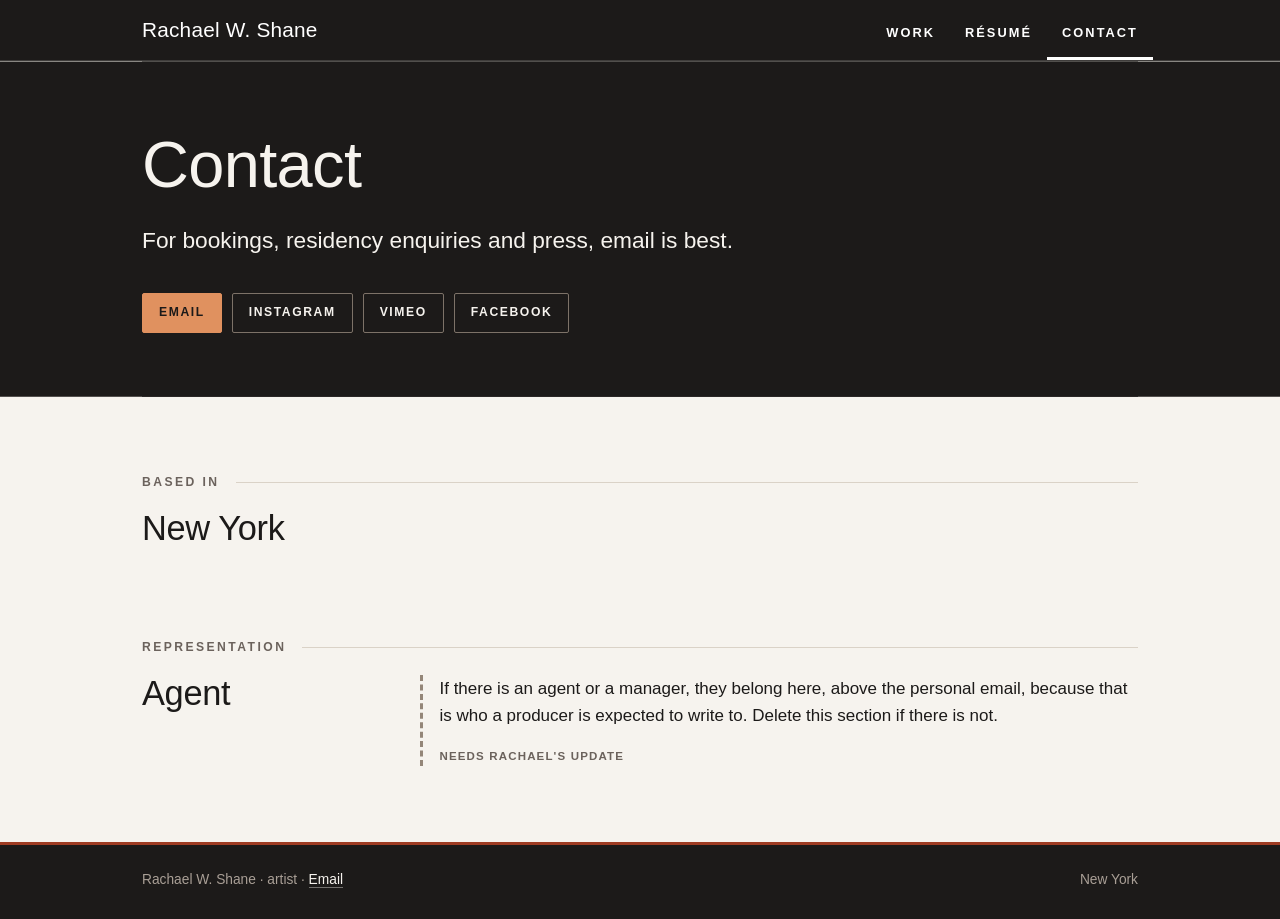
==== commit 021ec347: "Publish 2026-09-23 00:14 UTC (src 1e60b54)" ====
--- a/contact.html
+++ b/contact.html
@@ -6,7 +6,7 @@
 
 <meta name="viewport" content="width=device-width, initial-scale=1.0, user-scalable=yes">
 
-<meta name="description" content="Contact Rachael W. Shane, puppeteer, based in New York.">
+<meta name="description" content="Contact Rachael W. Shane, artist, based in New York.">
 
 <title>Contact | Rachael W. Shane</title>
 <style>
@@ -88,16 +88,16 @@
 
 <!-- og.py: generated, do not edit here -->
 <meta property="og:title" content="Contact">
-<meta property="og:description" content="Contact Rachael W. Shane, puppeteer, based in New York.">
+<meta property="og:description" content="Contact Rachael W. Shane, artist, based in New York.">
 <meta property="og:url" content="https://rachaelwshane.com/contact.html">
 <meta property="og:image" content="https://rachaelwshane.com/assets/og-card.png">
 <meta property="og:image:width" content="1200">
 <meta property="og:image:height" content="630">
-<meta property="og:image:alt" content="Rachael W. Shane, puppeteer">
+<meta property="og:image:alt" content="Rachael W. Shane, artist">
 <meta name="twitter:title" content="Contact">
-<meta name="twitter:description" content="Contact Rachael W. Shane, puppeteer, based in New York.">
+<meta name="twitter:description" content="Contact Rachael W. Shane, artist, based in New York.">
 <meta name="twitter:image" content="https://rachaelwshane.com/assets/og-card.png">
-<meta name="twitter:image:alt" content="Rachael W. Shane, puppeteer">
+<meta name="twitter:image:alt" content="Rachael W. Shane, artist">
 <!-- /og.py -->
 </head>
 
@@ -201,7 +201,7 @@
 <footer class="sitefoot">
   <div class="inner">
     <div>
-      Rachael W. Shane · puppeteer ·
+      Rachael W. Shane · artist ·
       <a href="contact.html" data-mail="">Email</a>
     </div>
     <div>New York</div>
--- a/assets/site.css
+++ b/assets/site.css
@@ -105,118 +105,18 @@
 }
 
 /* ------------------------------------------------------------
-   FACES. Two families, vendored, no network.
-
-   EB Garamond carries the name, the headings and the opening bio. It is
-   an old-style with real italics, which matters here: production titles
-   are italicised by theatre convention and this page is full of them.
-
-   Source Sans 3 carries the bar, the captions, the credits and every
-   piece of metadata. The split is the hierarchy: serif for what is read,
-   sans for what is scanned.
-
-   unicode-range ON EVERY FACE, so the latin-ext file is fetched only by
-   a page that actually contains a character in it. Theatre credits
-   collect accents (Charleville-Mézières, Théâtre, Muñoz), so the ext
-   faces are vendored rather than left to a system fallback, and they
-   cost nothing on a page that needs none of them.
-   ------------------------------------------------------------ */
-@font-face {
-  font-family: "EB Garamond"; font-style: normal; font-weight: 400;
-  font-display: swap;
-  src: url("fonts/eb-garamond-latin-400-normal.woff2") format("woff2");
-  unicode-range: U+0000-00FF,U+0131,U+0152-0153,U+02BB-02BC,U+02C6,U+02DA,
-    U+02DC,U+0304,U+0308,U+0329,U+2000-206F,U+20AC,U+2122,U+2191,U+2193,
-    U+2212,U+2215,U+FEFF,U+FFFD;
-}
-@font-face {
-  font-family: "EB Garamond"; font-style: normal; font-weight: 400;
-  font-display: swap;
-  src: url("fonts/eb-garamond-latin-ext-400-normal.woff2") format("woff2");
-  unicode-range: U+0100-02BA,U+02BD-02C5,U+02C7-02CC,U+02CE-02D7,U+02DD-02FF,
-    U+0304,U+0308,U+0329,U+1D00-1DBF,U+1E00-1E9F,U+1EF2-1EFF,U+2020,
-    U+20A0-20AB,U+20AD-20C0,U+2113,U+2C60-2C7F,U+A720-A7FF;
-}
-@font-face {
-  font-family: "EB Garamond"; font-style: normal; font-weight: 600;
-  font-display: swap;
-  src: url("fonts/eb-garamond-latin-600-normal.woff2") format("woff2");
-  unicode-range: U+0000-00FF,U+0131,U+0152-0153,U+02BB-02BC,U+02C6,U+02DA,
-    U+02DC,U+0304,U+0308,U+0329,U+2000-206F,U+20AC,U+2122,U+2191,U+2193,
-    U+2212,U+2215,U+FEFF,U+FFFD;
-}
-@font-face {
-  font-family: "EB Garamond"; font-style: normal; font-weight: 600;
-  font-display: swap;
-  src: url("fonts/eb-garamond-latin-ext-600-normal.woff2") format("woff2");
-  unicode-range: U+0100-02BA,U+02BD-02C5,U+02C7-02CC,U+02CE-02D7,U+02DD-02FF,
-    U+0304,U+0308,U+0329,U+1D00-1DBF,U+1E00-1E9F,U+1EF2-1EFF,U+2020,
-    U+20A0-20AB,U+20AD-20C0,U+2113,U+2C60-2C7F,U+A720-A7FF;
-}
-@font-face {
-  font-family: "EB Garamond"; font-style: italic; font-weight: 400;
-  font-display: swap;
-  src: url("fonts/eb-garamond-latin-400-italic.woff2") format("woff2");
-  unicode-range: U+0000-00FF,U+0131,U+0152-0153,U+02BB-02BC,U+02C6,U+02DA,
-    U+02DC,U+0304,U+0308,U+0329,U+2000-206F,U+20AC,U+2122,U+2191,U+2193,
-    U+2212,U+2215,U+FEFF,U+FFFD;
-}
-@font-face {
-  font-family: "EB Garamond"; font-style: italic; font-weight: 400;
-  font-display: swap;
-  src: url("fonts/eb-garamond-latin-ext-400-italic.woff2") format("woff2");
-  unicode-range: U+0100-02BA,U+02BD-02C5,U+02C7-02CC,U+02CE-02D7,U+02DD-02FF,
-    U+0304,U+0308,U+0329,U+1D00-1DBF,U+1E00-1E9F,U+1EF2-1EFF,U+2020,
-    U+20A0-20AB,U+20AD-20C0,U+2113,U+2C60-2C7F,U+A720-A7FF;
-}
-@font-face {
-  font-family: "Source Sans 3"; font-style: normal; font-weight: 400;
-  font-display: swap;
-  src: url("fonts/source-sans-3-latin-400-normal.woff2") format("woff2");
-  unicode-range: U+0000-00FF,U+0131,U+0152-0153,U+02BB-02BC,U+02C6,U+02DA,
-    U+02DC,U+0304,U+0308,U+0329,U+2000-206F,U+20AC,U+2122,U+2191,U+2193,
-    U+2212,U+2215,U+FEFF,U+FFFD;
-}
-@font-face {
-  font-family: "Source Sans 3"; font-style: normal; font-weight: 400;
-  font-display: swap;
-  src: url("fonts/source-sans-3-latin-ext-400-normal.woff2") format("woff2");
-  unicode-range: U+0100-02BA,U+02BD-02C5,U+02C7-02CC,U+02CE-02D7,U+02DD-02FF,
-    U+0304,U+0308,U+0329,U+1D00-1DBF,U+1E00-1E9F,U+1EF2-1EFF,U+2020,
-    U+20A0-20AB,U+20AD-20C0,U+2113,U+2C60-2C7F,U+A720-A7FF;
-}
-@font-face {
-  font-family: "Source Sans 3"; font-style: normal; font-weight: 600;
-  font-display: swap;
-  src: url("fonts/source-sans-3-latin-600-normal.woff2") format("woff2");
-  unicode-range: U+0000-00FF,U+0131,U+0152-0153,U+02BB-02BC,U+02C6,U+02DA,
-    U+02DC,U+0304,U+0308,U+0329,U+2000-206F,U+20AC,U+2122,U+2191,U+2193,
-    U+2212,U+2215,U+FEFF,U+FFFD;
-}
-@font-face {
-  font-family: "Source Sans 3"; font-style: normal; font-weight: 600;
-  font-display: swap;
-  src: url("fonts/source-sans-3-latin-ext-600-normal.woff2") format("woff2");
-  unicode-range: U+0100-02BA,U+02BD-02C5,U+02C7-02CC,U+02CE-02D7,U+02DD-02FF,
-    U+0304,U+0308,U+0329,U+1D00-1DBF,U+1E00-1E9F,U+1EF2-1EFF,U+2020,
-    U+20A0-20AB,U+20AD-20C0,U+2113,U+2C60-2C7F,U+A720-A7FF;
-}
-@font-face {
-  font-family: "Source Sans 3"; font-style: italic; font-weight: 400;
-  font-display: swap;
-  src: url("fonts/source-sans-3-latin-400-italic.woff2") format("woff2");
-  unicode-range: U+0000-00FF,U+0131,U+0152-0153,U+02BB-02BC,U+02C6,U+02DA,
-    U+02DC,U+0304,U+0308,U+0329,U+2000-206F,U+20AC,U+2122,U+2191,U+2193,
-    U+2212,U+2215,U+FEFF,U+FFFD;
-}
-@font-face {
-  font-family: "Source Sans 3"; font-style: italic; font-weight: 400;
-  font-display: swap;
-  src: url("fonts/source-sans-3-latin-ext-400-italic.woff2") format("woff2");
-  unicode-range: U+0100-02BA,U+02BD-02C5,U+02C7-02CC,U+02CE-02D7,U+02DD-02FF,
-    U+0304,U+0308,U+0329,U+1D00-1DBF,U+1E00-1E9F,U+1EF2-1EFF,U+2020,
-    U+20A0-20AB,U+20AD-20C0,U+2113,U+2C60-2C7F,U+A720-A7FF;
-}
+   FACES. Arial, from the visitor's own system, no files and no network.
+
+   Arial carries everything: the name, the headings, the bio, the bar,
+   the captions and the credits. The hierarchy is carried by size, weight,
+   colour and the spaced capitals of the labels. Its italic is a real
+   one, which matters here: production titles are italicised by theatre
+   convention and this site is full of them.
+
+   Arial is Monotype's and cannot be vendored, so there is no @font-face.
+   macOS, iOS and Windows ship it. Android and Linux do not; Liberation
+   Sans and Arimo are metric-compatible with it, so line breaks match.
+   ------------------------------------------------------------ */
 
 /* ------------------------------------------------------------
    Reset and ground
@@ -229,7 +129,7 @@
   margin: 0;
   background: var(--paper);
   color: var(--ink);
-  font-family: "Source Sans 3", system-ui, -apple-system, "Segoe UI", sans-serif;
+  font-family: Arial, "Liberation Sans", Arimo, "Helvetica Neue", Helvetica, sans-serif;
   font-size: 17px;
   line-height: 1.6;
   font-kerning: normal;
@@ -298,7 +198,6 @@
 
 .brand {
   color: #fff; text-decoration: none;
-  font-family: "EB Garamond", Georgia, serif;
   font-size: 1.3rem; font-weight: 400;
   letter-spacing: .01em;
   padding: 13px 0;
@@ -353,7 +252,6 @@
 header#title-block-header { display: none !important; }
 
 h1, h2, h3 {
-  font-family: "EB Garamond", Georgia, serif;
   font-weight: 400; line-height: 1.1;
   margin: 0 0 .4em;
   letter-spacing: -.01em;
@@ -363,16 +261,13 @@
 h2 { font-size: clamp(1.75rem, 1.35rem + 1vw, 2.2rem); }
 h3 { font-size: 1.3rem; }
 
-/* 400 AND NOT 600 FOR HEADINGS. At display sizes EB Garamond's regular
-   has the contrast between thick and thin strokes that makes it look
-   like printed type; the semibold fills the counters in and reads as a
-   word processor's bold. */
+/* 400 AND NOT 600 FOR HEADINGS. At display sizes the regular is weight
+   enough; the semibold is kept for the small spaced labels. */
 
 p { margin: 0 0 1.05em; }
 
-/* The serif paragraph a visitor is certain to read. */
+/* The paragraph a visitor is certain to read. */
 .lede {
-  font-family: "EB Garamond", Georgia, serif;
   font-size: 1.42rem; line-height: 1.42;
   max-width: 30em;
 }
@@ -467,10 +362,12 @@
 /* The Spotify player lands after the chip row when asked for. */
 .hero > .spotify { grid-column: 1; }
 
+/* In capitals by CSS, so the markup, the page title and screen readers
+   keep the name as written. Capitals want tracking opened, not closed. */
 .hero h1 {
   font-size: clamp(3rem, 1.2rem + 5.4vw, 5.6rem);
   line-height: .96;
-  letter-spacing: -.02em;
+  letter-spacing: .02em; text-transform: uppercase;
   margin: 0 0 .32em;
 }
 
@@ -532,7 +429,6 @@
    ------------------------------------------------------------ */
 .bio p {
   max-width: 34em;
-  font-family: "EB Garamond", Georgia, serif;
   font-size: 1.2rem; line-height: 1.58;
 }
 .bio p.lede { font-size: 1.55rem; line-height: 1.35; margin-bottom: .8em; }
@@ -594,10 +490,8 @@
    first line, and the leader is an empty flex item, whose baseline is its
    bottom edge, so the dots sit on the same line.
 
-   400 ITALIC, NOT 600. Only the regular italic of EB Garamond is
-   vendored, so a 600 italic is synthesised by the browser, smeared
-   sideways from the regular. The previous stylesheet asked for exactly
-   that.
+   400 ITALIC, NOT 600. Arial has no 600; a 600 italic resolves to its
+   bold italic, which is heavier than a title in running text wants.
    ------------------------------------------------------------ */
 .credits { margin: 0; }
 .credit {
@@ -618,7 +512,6 @@
 
 .credit .work {
   display: flex; align-items: baseline; gap: 12px;
-  font-family: "EB Garamond", Georgia, serif;
   font-style: italic; font-size: 1.36rem; font-weight: 400;
   line-height: 1.25;
   color: var(--ink);
@@ -676,7 +569,6 @@
 .gallery figcaption { margin: 12px 0 0; line-height: 1.4; }
 .gallery figcaption .work {
   display: block;
-  font-family: "EB Garamond", Georgia, serif;
   font-style: italic; font-size: 1.2rem; font-weight: 400;
 }
 .gallery figcaption .who { display: block; font-size: .86rem; color: var(--muted); }
@@ -801,7 +693,7 @@
 .todo::after {
   content: "needs Rachael's update";
   display: block;
-  font-family: "Source Sans 3", sans-serif; font-style: normal;
+  font-style: normal;
   font-size: .72rem; font-weight: 600;
   letter-spacing: .1em; text-transform: uppercase;
   color: var(--muted);
